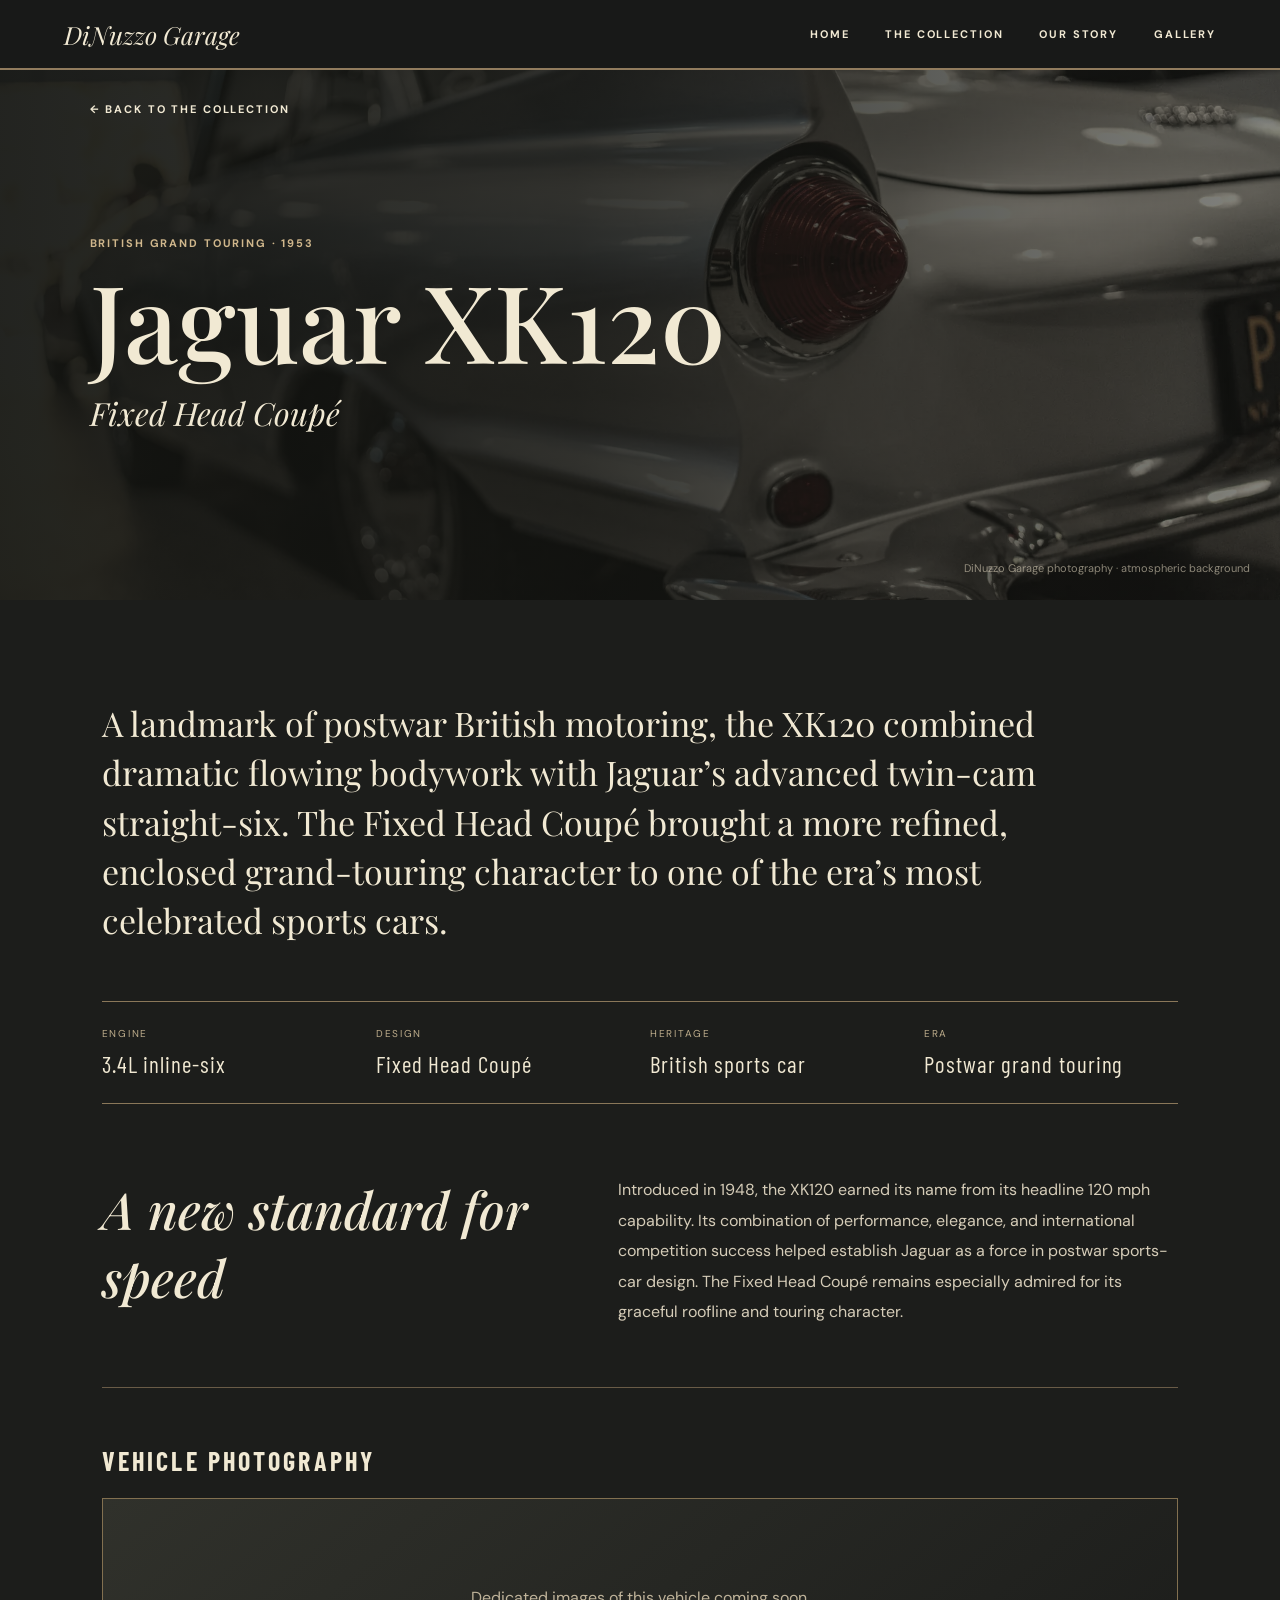
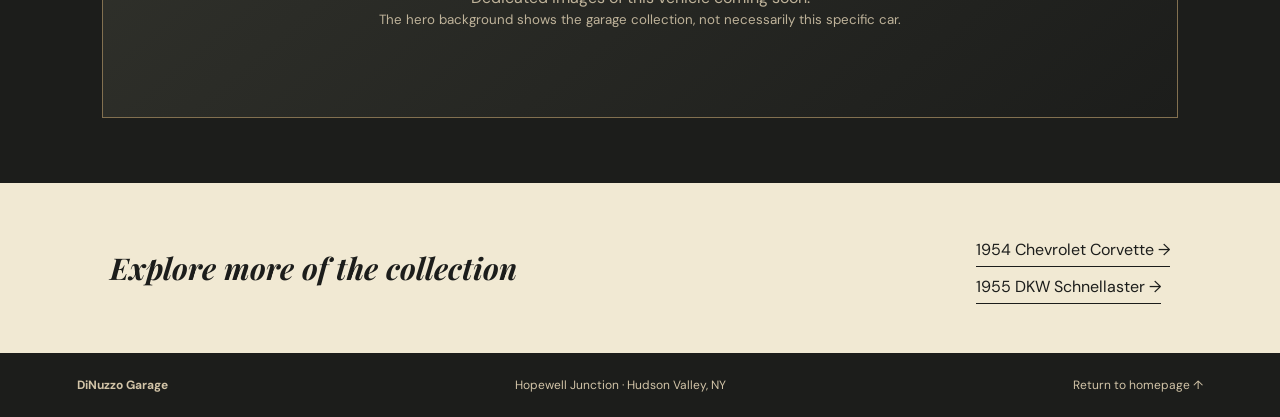
==== 1953-jaguar-xk120/index.html @ b48b7697 "Create collection profile for 1953 Jaguar XK120" ====
<!doctype html><html lang="en"><head><meta charset="utf-8"><meta name="viewport" content="width=device-width,initial-scale=1"><meta name="theme-color" content="#1c1d1b"><meta name="description" content="1953 Jaguar XK120 — Fixed Head Coupé, DiNuzzo Garage automotive collection in Hudson Valley, New York."><link rel="canonical" href="https://dinuzzogarage.com/1953-jaguar-xk120"><title>1953 Jaguar XK120 | DiNuzzo Garage</title><link rel="preconnect" href="https://fonts.googleapis.com"><link rel="preconnect" href="https://fonts.gstatic.com" crossorigin><link href="https://fonts.googleapis.com/css2?family=Barlow+Condensed:wght@500;600;700&family=DM+Sans:wght@400;500;600;700&family=Playfair+Display:ital,wght@0,500;0,600;1,500;1,600&display=swap" rel="stylesheet"><style>:root{--night:#1c1d1b;--cream:#f1e9d3;--warm:#e4d5b3;--bronze:#b69b70}*{box-sizing:border-box}html{scroll-behavior:smooth}body{margin:0;background:var(--night);color:var(--cream);font-family:'DM Sans',sans-serif}a{color:inherit;text-decoration:none}a:focus-visible{outline:2px solid var(--warm);outline-offset:4px}.header{min-height:70px;display:flex;justify-content:space-between;align-items:center;gap:20px;padding:14px clamp(22px,5vw,88px);background:#181918;border-bottom:2px solid #917c5e}.brand{font-family:'Playfair Display',serif;font-size:25px;font-style:italic}.nav{display:flex;gap:clamp(12px,2.8vw,36px);flex-wrap:wrap}.nav a,.back,.eyebrow,.label,.next{font-size:11px;font-weight:700;text-transform:uppercase;letter-spacing:.17em}.nav a:hover,.back:hover,.next:hover{color:var(--bronze)}.hero{min-height:530px;padding:110px clamp(24px,7vw,120px);position:relative;display:flex;flex-direction:column;justify-content:center;overflow:hidden;isolation:isolate}.hero:before{content:'';position:absolute;inset:0;z-index:-2;background:var(--photo) center/cover no-repeat;filter:grayscale(.35) sepia(.25) saturate(.7)}.hero:after{content:'';position:absolute;inset:0;z-index:-1;background:linear-gradient(90deg,#121310ed 0%,#121310d9 45%,#12131085 100%)}.eyebrow,.label{color:#d0b78c}.hero h1{font-family:'Playfair Display',serif;font-size:clamp(55px,8.4vw,115px);line-height:.95;font-weight:500;margin:19px 0}.variant{font-family:'Playfair Display',serif;font-style:italic;font-size:clamp(21px,2.5vw,33px);margin:0}.hero .back{position:absolute;top:32px;left:clamp(24px,7vw,120px)}.note{position:absolute;bottom:25px;right:30px;font-size:11px;color:#ded4bd99}.wrap{max-width:1230px;margin:auto;padding:65px clamp(24px,6vw,85px)}.intro{font-family:'Playfair Display',serif;font-size:clamp(22px,2.7vw,34px);line-height:1.45;max-width:1000px}.facts{display:grid;grid-template-columns:repeat(4,1fr);border-top:1px solid #8a7759;border-bottom:1px solid #8a7759;margin:56px 0;gap:20px;padding:25px 0}.facts dt{color:#bdac8b;font-size:10px;letter-spacing:.17em;text-transform:uppercase;margin-bottom:10px}.facts dd{margin:0;font-family:'Barlow Condensed',sans-serif;font-size:23px;letter-spacing:.04em}.story{display:grid;grid-template-columns:1fr 1.2fr;gap:50px;padding:15px 0 60px}.story h2{font-family:'Playfair Display',serif;font-style:italic;font-size:clamp(35px,4vw,56px);font-weight:500;margin:0}.story p{line-height:1.9;color:#d5ccb8;margin:0;font-size:16px}.gallery{border-top:1px solid #695b47;padding-top:35px}.gallery h2{font-family:'Barlow Condensed',sans-serif;letter-spacing:.12em;font-size:26px;text-transform:uppercase}.placeholder{border:1px solid #827050;min-height:220px;display:grid;place-items:center;text-align:center;padding:40px;background:linear-gradient(140deg,#30312b,#1c1d1b);color:#bfb39a}.related{background:var(--cream);color:var(--night);padding:40px clamp(24px,6vw,85px)}.related-inner{max-width:1060px;margin:auto;display:flex;justify-content:space-between;align-items:center;gap:20px;flex-wrap:wrap}.related h2{font-family:'Playfair Display',serif;font-style:italic;font-size:30px;margin:0}.related a{border-bottom:1px solid currentColor;padding-bottom:6px}.footer{padding:24px clamp(24px,6vw,85px);display:flex;gap:20px;justify-content:space-between;flex-wrap:wrap;color:#d2c4a8;font-size:12px}@media(max-width:740px){.header{align-items:flex-start;flex-direction:column}.nav{gap:18px}.hero{min-height:510px;padding:125px 24px 90px}.hero .back{left:24px}.hero:after{background:linear-gradient(90deg,#121310eb,#121310a5)}.note{left:24px;right:auto}.facts{grid-template-columns:repeat(2,1fr)}.story{grid-template-columns:1fr;gap:20px}}</style></head><body><header class="header"><a class="brand" href="/">DiNuzzo Garage</a><nav class="nav" aria-label="Main navigation"><a href="/">Home</a><a href="/#collection">The Collection</a><a href="/#story">Our Story</a><a href="/#gallery">Gallery</a></nav></header><main><section class="hero" style="--photo:url('/assets/DSC05730.webp')"><a class="back" href="/#collection">← Back to the collection</a><div class="eyebrow">British Grand Touring · 1953</div><h1>Jaguar XK120</h1><p class="variant">Fixed Head Coupé</p><div class="note">DiNuzzo Garage photography · atmospheric background</div></section><div class="wrap"><p class="intro">A landmark of postwar British motoring, the XK120 combined dramatic flowing bodywork with Jaguar’s advanced twin-cam straight-six. The Fixed Head Coupé brought a more refined, enclosed grand-touring character to one of the era’s most celebrated sports cars.</p><dl class="facts"><div><dt>Engine</dt><dd>3.4L inline-six</dd></div><div><dt>Design</dt><dd>Fixed Head Coupé</dd></div><div><dt>Heritage</dt><dd>British sports car</dd></div><div><dt>Era</dt><dd>Postwar grand touring</dd></div></dl><section class="story"><h2>A new standard for speed</h2><p>Introduced in 1948, the XK120 earned its name from its headline 120 mph capability. Its combination of performance, elegance, and international competition success helped establish Jaguar as a force in postwar sports-car design. The Fixed Head Coupé remains especially admired for its graceful roofline and touring character.</p></section><section class="gallery" aria-label="Vehicle photo gallery"><h2>Vehicle photography</h2><div class="placeholder"><div>Dedicated images of this vehicle coming soon.<br><small>The hero background shows the garage collection, not necessarily this specific car.</small></div></div></section></div><section class="related"><div class="related-inner"><h2>Explore more of the collection</h2><div><p><a href="/1954-chevrolet-corvette">1954 Chevrolet Corvette →</a></p><p><a href="/1955-dkw-schnellaster">1955 DKW Schnellaster →</a></p></div></div></section></main><footer class="footer"><strong>DiNuzzo Garage</strong><span>Hopewell Junction · Hudson Valley, NY</span><a href="/">Return to homepage ↑</a></footer></body></html>
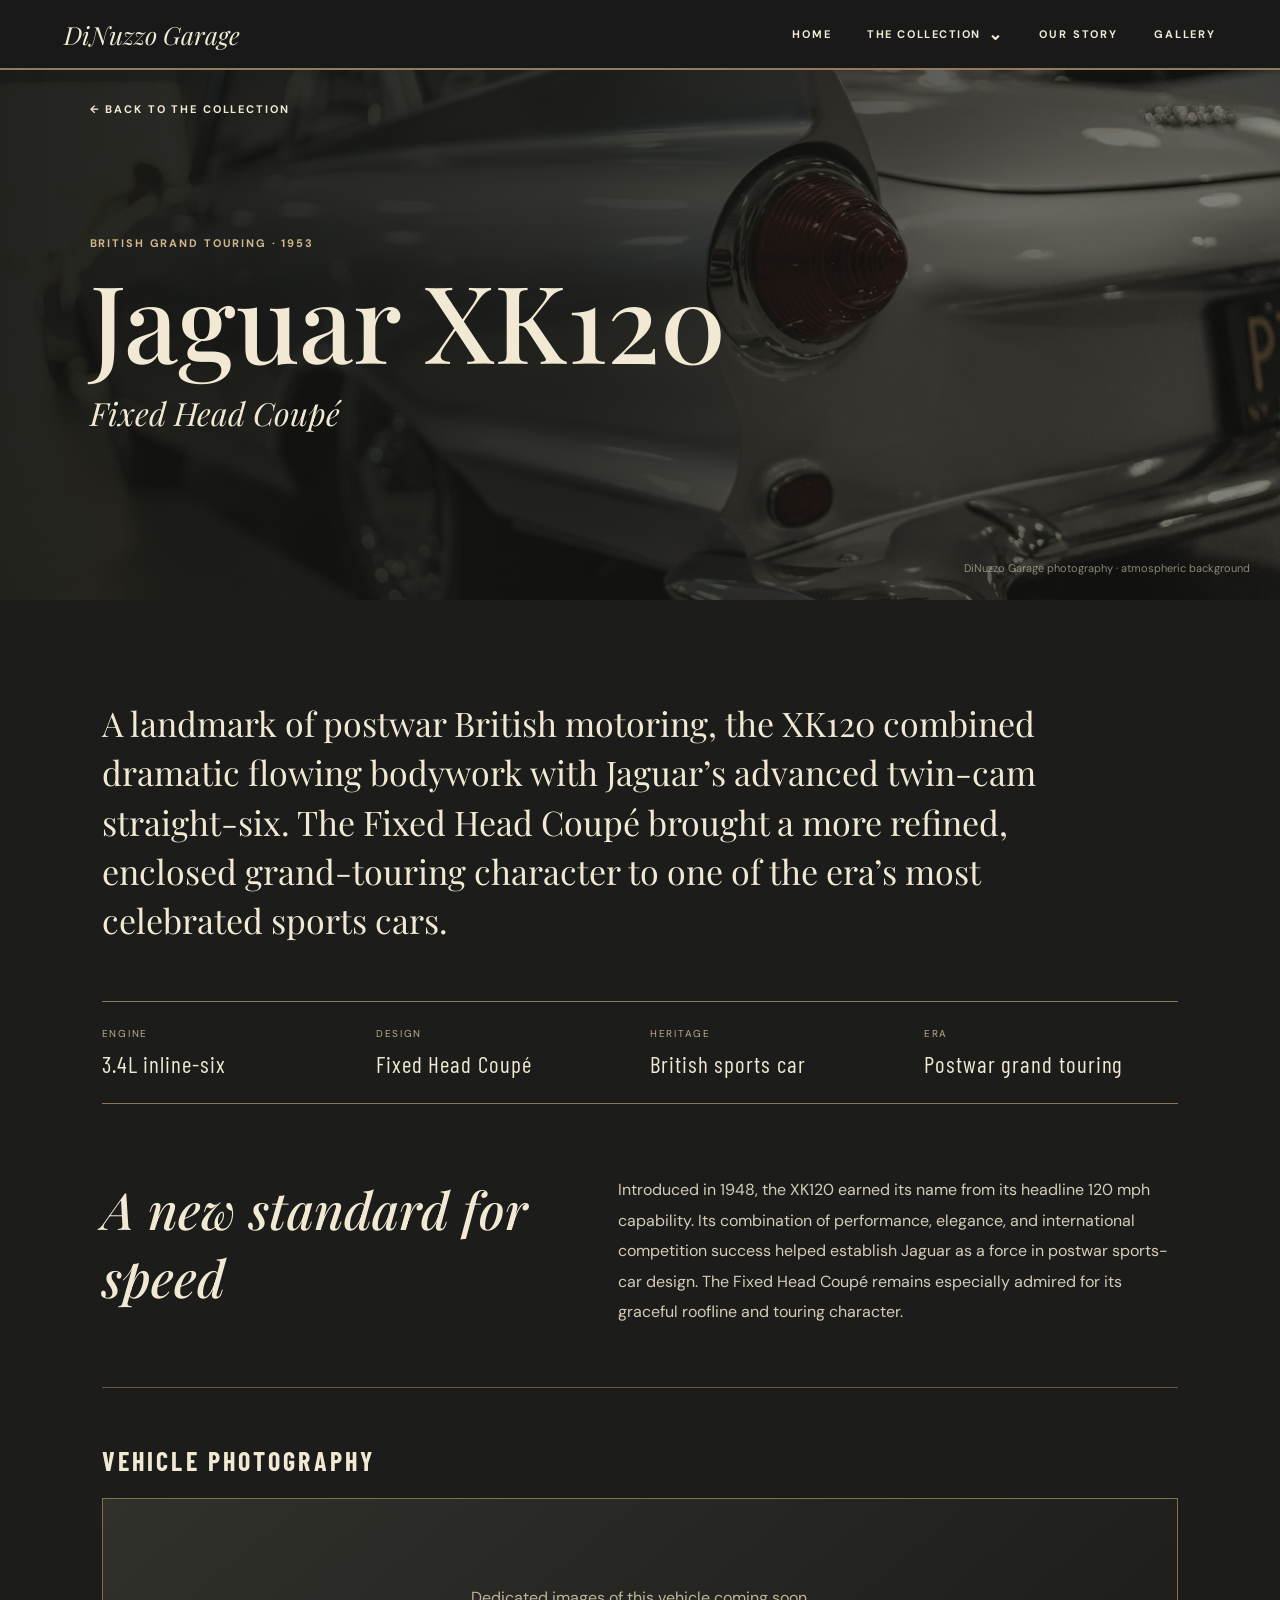
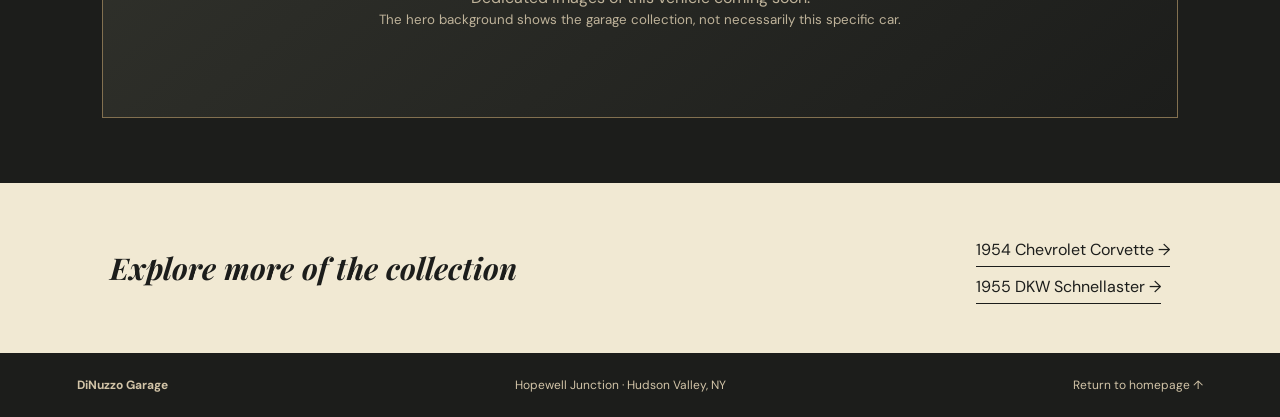
==== commit 74f6668b: "Add Collection vehicle dropdown navigation" ====
--- a/1953-jaguar-xk120/index.html
+++ b/1953-jaguar-xk120/index.html
@@ -1 +1 @@
-<!doctype html><html lang="en"><head><meta charset="utf-8"><meta name="viewport" content="width=device-width,initial-scale=1"><meta name="theme-color" content="#1c1d1b"><meta name="description" content="1953 Jaguar XK120 — Fixed Head Coupé, DiNuzzo Garage automotive collection in Hudson Valley, New York."><link rel="canonical" href="https://dinuzzogarage.com/1953-jaguar-xk120"><title>1953 Jaguar XK120 | DiNuzzo Garage</title><link rel="preconnect" href="https://fonts.googleapis.com"><link rel="preconnect" href="https://fonts.gstatic.com" crossorigin><link href="https://fonts.googleapis.com/css2?family=Barlow+Condensed:wght@500;600;700&family=DM+Sans:wght@400;500;600;700&family=Playfair+Display:ital,wght@0,500;0,600;1,500;1,600&display=swap" rel="stylesheet"><style>:root{--night:#1c1d1b;--cream:#f1e9d3;--warm:#e4d5b3;--bronze:#b69b70}*{box-sizing:border-box}html{scroll-behavior:smooth}body{margin:0;background:var(--night);color:var(--cream);font-family:'DM Sans',sans-serif}a{color:inherit;text-decoration:none}a:focus-visible{outline:2px solid var(--warm);outline-offset:4px}.header{min-height:70px;display:flex;justify-content:space-between;align-items:center;gap:20px;padding:14px clamp(22px,5vw,88px);background:#181918;border-bottom:2px solid #917c5e}.brand{font-family:'Playfair Display',serif;font-size:25px;font-style:italic}.nav{display:flex;gap:clamp(12px,2.8vw,36px);flex-wrap:wrap}.nav a,.back,.eyebrow,.label,.next{font-size:11px;font-weight:700;text-transform:uppercase;letter-spacing:.17em}.nav a:hover,.back:hover,.next:hover{color:var(--bronze)}.hero{min-height:530px;padding:110px clamp(24px,7vw,120px);position:relative;display:flex;flex-direction:column;justify-content:center;overflow:hidden;isolation:isolate}.hero:before{content:'';position:absolute;inset:0;z-index:-2;background:var(--photo) center/cover no-repeat;filter:grayscale(.35) sepia(.25) saturate(.7)}.hero:after{content:'';position:absolute;inset:0;z-index:-1;background:linear-gradient(90deg,#121310ed 0%,#121310d9 45%,#12131085 100%)}.eyebrow,.label{color:#d0b78c}.hero h1{font-family:'Playfair Display',serif;font-size:clamp(55px,8.4vw,115px);line-height:.95;font-weight:500;margin:19px 0}.variant{font-family:'Playfair Display',serif;font-style:italic;font-size:clamp(21px,2.5vw,33px);margin:0}.hero .back{position:absolute;top:32px;left:clamp(24px,7vw,120px)}.note{position:absolute;bottom:25px;right:30px;font-size:11px;color:#ded4bd99}.wrap{max-width:1230px;margin:auto;padding:65px clamp(24px,6vw,85px)}.intro{font-family:'Playfair Display',serif;font-size:clamp(22px,2.7vw,34px);line-height:1.45;max-width:1000px}.facts{display:grid;grid-template-columns:repeat(4,1fr);border-top:1px solid #8a7759;border-bottom:1px solid #8a7759;margin:56px 0;gap:20px;padding:25px 0}.facts dt{color:#bdac8b;font-size:10px;letter-spacing:.17em;text-transform:uppercase;margin-bottom:10px}.facts dd{margin:0;font-family:'Barlow Condensed',sans-serif;font-size:23px;letter-spacing:.04em}.story{display:grid;grid-template-columns:1fr 1.2fr;gap:50px;padding:15px 0 60px}.story h2{font-family:'Playfair Display',serif;font-style:italic;font-size:clamp(35px,4vw,56px);font-weight:500;margin:0}.story p{line-height:1.9;color:#d5ccb8;margin:0;font-size:16px}.gallery{border-top:1px solid #695b47;padding-top:35px}.gallery h2{font-family:'Barlow Condensed',sans-serif;letter-spacing:.12em;font-size:26px;text-transform:uppercase}.placeholder{border:1px solid #827050;min-height:220px;display:grid;place-items:center;text-align:center;padding:40px;background:linear-gradient(140deg,#30312b,#1c1d1b);color:#bfb39a}.related{background:var(--cream);color:var(--night);padding:40px clamp(24px,6vw,85px)}.related-inner{max-width:1060px;margin:auto;display:flex;justify-content:space-between;align-items:center;gap:20px;flex-wrap:wrap}.related h2{font-family:'Playfair Display',serif;font-style:italic;font-size:30px;margin:0}.related a{border-bottom:1px solid currentColor;padding-bottom:6px}.footer{padding:24px clamp(24px,6vw,85px);display:flex;gap:20px;justify-content:space-between;flex-wrap:wrap;color:#d2c4a8;font-size:12px}@media(max-width:740px){.header{align-items:flex-start;flex-direction:column}.nav{gap:18px}.hero{min-height:510px;padding:125px 24px 90px}.hero .back{left:24px}.hero:after{background:linear-gradient(90deg,#121310eb,#121310a5)}.note{left:24px;right:auto}.facts{grid-template-columns:repeat(2,1fr)}.story{grid-template-columns:1fr;gap:20px}}</style></head><body><header class="header"><a class="brand" href="/">DiNuzzo Garage</a><nav class="nav" aria-label="Main navigation"><a href="/">Home</a><a href="/#collection">The Collection</a><a href="/#story">Our Story</a><a href="/#gallery">Gallery</a></nav></header><main><section class="hero" style="--photo:url('/assets/DSC05730.webp')"><a class="back" href="/#collection">← Back to the collection</a><div class="eyebrow">British Grand Touring · 1953</div><h1>Jaguar XK120</h1><p class="variant">Fixed Head Coupé</p><div class="note">DiNuzzo Garage photography · atmospheric background</div></section><div class="wrap"><p class="intro">A landmark of postwar British motoring, the XK120 combined dramatic flowing bodywork with Jaguar’s advanced twin-cam straight-six. The Fixed Head Coupé brought a more refined, enclosed grand-touring character to one of the era’s most celebrated sports cars.</p><dl class="facts"><div><dt>Engine</dt><dd>3.4L inline-six</dd></div><div><dt>Design</dt><dd>Fixed Head Coupé</dd></div><div><dt>Heritage</dt><dd>British sports car</dd></div><div><dt>Era</dt><dd>Postwar grand touring</dd></div></dl><section class="story"><h2>A new standard for speed</h2><p>Introduced in 1948, the XK120 earned its name from its headline 120 mph capability. Its combination of performance, elegance, and international competition success helped establish Jaguar as a force in postwar sports-car design. The Fixed Head Coupé remains especially admired for its graceful roofline and touring character.</p></section><section class="gallery" aria-label="Vehicle photo gallery"><h2>Vehicle photography</h2><div class="placeholder"><div>Dedicated images of this vehicle coming soon.<br><small>The hero background shows the garage collection, not necessarily this specific car.</small></div></div></section></div><section class="related"><div class="related-inner"><h2>Explore more of the collection</h2><div><p><a href="/1954-chevrolet-corvette">1954 Chevrolet Corvette →</a></p><p><a href="/1955-dkw-schnellaster">1955 DKW Schnellaster →</a></p></div></div></section></main><footer class="footer"><strong>DiNuzzo Garage</strong><span>Hopewell Junction · Hudson Valley, NY</span><a href="/">Return to homepage ↑</a></footer></body></html>+<!doctype html><html lang="en"><head><meta charset="utf-8"><meta name="viewport" content="width=device-width,initial-scale=1"><meta name="theme-color" content="#1c1d1b"><meta name="description" content="1953 Jaguar XK120 — Fixed Head Coupé, DiNuzzo Garage automotive collection in Hudson Valley, New York."><link rel="canonical" href="https://dinuzzogarage.com/1953-jaguar-xk120"><title>1953 Jaguar XK120 | DiNuzzo Garage</title><link rel="preconnect" href="https://fonts.googleapis.com"><link rel="preconnect" href="https://fonts.gstatic.com" crossorigin><link href="https://fonts.googleapis.com/css2?family=Barlow+Condensed:wght@500;600;700&family=DM+Sans:wght@400;500;600;700&family=Playfair+Display:ital,wght@0,500;0,600;1,500;1,600&display=swap" rel="stylesheet"><style>:root{--night:#1c1d1b;--cream:#f1e9d3;--warm:#e4d5b3;--bronze:#b69b70}*{box-sizing:border-box}html{scroll-behavior:smooth}body{margin:0;background:var(--night);color:var(--cream);font-family:'DM Sans',sans-serif}a{color:inherit;text-decoration:none}a:focus-visible{outline:2px solid var(--warm);outline-offset:4px}.header{min-height:70px;display:flex;justify-content:space-between;align-items:center;gap:20px;padding:14px clamp(22px,5vw,88px);background:#181918;border-bottom:2px solid #917c5e}.brand{font-family:'Playfair Display',serif;font-size:25px;font-style:italic}.nav{display:flex;gap:clamp(12px,2.8vw,36px);flex-wrap:wrap}.nav a,.back,.eyebrow,.label,.next{font-size:11px;font-weight:700;text-transform:uppercase;letter-spacing:.17em}.nav a:hover,.back:hover,.next:hover{color:var(--bronze)}.hero{min-height:530px;padding:110px clamp(24px,7vw,120px);position:relative;display:flex;flex-direction:column;justify-content:center;overflow:hidden;isolation:isolate}.hero:before{content:'';position:absolute;inset:0;z-index:-2;background:var(--photo) center/cover no-repeat;filter:grayscale(.35) sepia(.25) saturate(.7)}.hero:after{content:'';position:absolute;inset:0;z-index:-1;background:linear-gradient(90deg,#121310ed 0%,#121310d9 45%,#12131085 100%)}.eyebrow,.label{color:#d0b78c}.hero h1{font-family:'Playfair Display',serif;font-size:clamp(55px,8.4vw,115px);line-height:.95;font-weight:500;margin:19px 0}.variant{font-family:'Playfair Display',serif;font-style:italic;font-size:clamp(21px,2.5vw,33px);margin:0}.hero .back{position:absolute;top:32px;left:clamp(24px,7vw,120px)}.note{position:absolute;bottom:25px;right:30px;font-size:11px;color:#ded4bd99}.wrap{max-width:1230px;margin:auto;padding:65px clamp(24px,6vw,85px)}.intro{font-family:'Playfair Display',serif;font-size:clamp(22px,2.7vw,34px);line-height:1.45;max-width:1000px}.facts{display:grid;grid-template-columns:repeat(4,1fr);border-top:1px solid #8a7759;border-bottom:1px solid #8a7759;margin:56px 0;gap:20px;padding:25px 0}.facts dt{color:#bdac8b;font-size:10px;letter-spacing:.17em;text-transform:uppercase;margin-bottom:10px}.facts dd{margin:0;font-family:'Barlow Condensed',sans-serif;font-size:23px;letter-spacing:.04em}.story{display:grid;grid-template-columns:1fr 1.2fr;gap:50px;padding:15px 0 60px}.story h2{font-family:'Playfair Display',serif;font-style:italic;font-size:clamp(35px,4vw,56px);font-weight:500;margin:0}.story p{line-height:1.9;color:#d5ccb8;margin:0;font-size:16px}.gallery{border-top:1px solid #695b47;padding-top:35px}.gallery h2{font-family:'Barlow Condensed',sans-serif;letter-spacing:.12em;font-size:26px;text-transform:uppercase}.placeholder{border:1px solid #827050;min-height:220px;display:grid;place-items:center;text-align:center;padding:40px;background:linear-gradient(140deg,#30312b,#1c1d1b);color:#bfb39a}.related{background:var(--cream);color:var(--night);padding:40px clamp(24px,6vw,85px)}.related-inner{max-width:1060px;margin:auto;display:flex;justify-content:space-between;align-items:center;gap:20px;flex-wrap:wrap}.related h2{font-family:'Playfair Display',serif;font-style:italic;font-size:30px;margin:0}.related a{border-bottom:1px solid currentColor;padding-bottom:6px}.footer{padding:24px clamp(24px,6vw,85px);display:flex;gap:20px;justify-content:space-between;flex-wrap:wrap;color:#d2c4a8;font-size:12px}@media(max-width:740px){.header{align-items:flex-start;flex-direction:column}.nav{gap:18px}.hero{min-height:510px;padding:125px 24px 90px}.hero .back{left:24px}.hero:after{background:linear-gradient(90deg,#121310eb,#121310a5)}.note{left:24px;right:auto}.facts{grid-template-columns:repeat(2,1fr)}.story{grid-template-columns:1fr;gap:20px}}.collection-dropdown{position:relative;z-index:60;flex-shrink:0}.collection-dropdown summary{display:flex;align-items:center;gap:7px;cursor:pointer;list-style:none;font-size:11px;font-weight:700;letter-spacing:.14em;text-transform:uppercase;white-space:nowrap;user-select:none;color:var(--cream)}.collection-dropdown summary::-webkit-details-marker{display:none}.collection-dropdown summary:focus-visible{outline:2px solid var(--warm);outline-offset:5px}.collection-dropdown summary:hover,.collection-dropdown[open]>summary{color:var(--bronze)}.menu-chevron{font-size:17px;line-height:9px;transition:transform .2s}.collection-dropdown[open] .menu-chevron{transform:rotate(180deg)}.collection-panel{position:absolute;top:100%;left:-35px;width:min(620px,calc(100vw - 30px));max-height:min(76vh,700px);overflow:auto;background:#20211e;border:1px solid #b69b70;box-shadow:0 24px 54px #000a;text-align:left;padding:22px 25px 24px;z-index:100;display:none}.collection-dropdown[open]>.collection-panel{display:block}@media(hover:hover) and (pointer:fine){.collection-dropdown:hover>.collection-panel{display:block}.collection-dropdown:hover>summary{color:var(--bronze)}}.collection-panel-head{display:grid;gap:6px;padding:0 0 18px;border-bottom:1px solid #6b5d45}.collection-kicker{font-size:10px;letter-spacing:.2em;color:var(--bronze);font-weight:700}.collection-panel-head strong{font:italic 30px 'Playfair Display',serif;color:var(--cream)}.collection-panel-head>a{font-size:10px!important;font-weight:600;letter-spacing:.1em;text-transform:uppercase;color:var(--warm);text-decoration:underline;text-underline-offset:4px}.collection-menu-grid{display:grid;grid-template-columns:1fr 1fr;gap:3px 16px;padding-top:16px}.collection-menu-grid .collection-menu-item{display:grid;grid-template-columns:42px minmax(0,1fr) 14px;gap:7px;align-items:center;padding:12px 6px!important;border:0!important;border-bottom:1px solid #ffffff18!important;white-space:normal!important;letter-spacing:0!important;text-transform:none!important;text-decoration:none!important;color:var(--cream)}.collection-menu-item:hover,.collection-menu-item:focus-visible{background:#b69b7025!important;color:var(--warm)!important}.menu-year{font:600 12px 'DM Sans',sans-serif;color:var(--bronze)}.collection-menu-item strong{font:600 15px 'Barlow Condensed',sans-serif;letter-spacing:.045em}.menu-arrow{color:var(--bronze)}.mobile-collection{display:none}@media(max-width:700px){.collection-panel{left:50%;transform:translateX(-50%);width:min(94vw,500px);padding:18px 14px}.collection-menu-grid{grid-template-columns:1fr}.collection-menu-item{padding:10px 5px!important}.collection-panel-head strong{font-size:26px}}@media(max-width:600px){.mobile-collection{display:block;position:absolute;right:12px;top:23px}.mobile-collection .collection-panel{left:auto;right:-6px;transform:none}.mobile-collection summary{font-size:10px;letter-spacing:.04em}.navwrap{position:relative;z-index:50}}</style></head><body><header class="header" style="position:relative;z-index:50"><a class="brand" href="/">DiNuzzo Garage</a><nav class="nav" aria-label="Main navigation"><a href="/">Home</a><details class="collection-dropdown"><summary>THE COLLECTION <span class="menu-chevron" aria-hidden="true">⌄</span></summary><div class="collection-panel"><div class="collection-panel-head"><span class="collection-kicker">DINUZZO GARAGE · THE VEHICLES</span><strong>Explore the Collection</strong><a href="/#collection">View collection overview →</a></div><div class="collection-menu-grid"><a class="collection-menu-item" href="/1953-jaguar-xk120"><span class="menu-year">1953</span><strong>Jaguar XK120</strong><span class="menu-arrow" aria-hidden="true">↗</span></a><a class="collection-menu-item" href="/1954-chevrolet-corvette"><span class="menu-year">1954</span><strong>Chevrolet Corvette</strong><span class="menu-arrow" aria-hidden="true">↗</span></a><a class="collection-menu-item" href="/1955-dkw-schnellaster"><span class="menu-year">1955</span><strong>DKW Schnellaster</strong><span class="menu-arrow" aria-hidden="true">↗</span></a><a class="collection-menu-item" href="/1957-ford-thunderbird"><span class="menu-year">1957</span><strong>Ford Thunderbird</strong><span class="menu-arrow" aria-hidden="true">↗</span></a><a class="collection-menu-item" href="/1958-auto-union-1000"><span class="menu-year">1958</span><strong>Auto Union 1000</strong><span class="menu-arrow" aria-hidden="true">↗</span></a><a class="collection-menu-item" href="/1959-volkswagen-karmann-ghia"><span class="menu-year">1959</span><strong>Volkswagen Karmann Ghia</strong><span class="menu-arrow" aria-hidden="true">↗</span></a><a class="collection-menu-item" href="/1960-auto-union-1000-sp"><span class="menu-year">1960</span><strong>Auto Union 1000 SP</strong><span class="menu-arrow" aria-hidden="true">↗</span></a><a class="collection-menu-item" href="/1960-alfa-romeo-giulietta"><span class="menu-year">1960</span><strong>Alfa Romeo Giulietta</strong><span class="menu-arrow" aria-hidden="true">↗</span></a><a class="collection-menu-item" href="/1960-ford-thunderbird"><span class="menu-year">1960</span><strong>Ford Thunderbird</strong><span class="menu-arrow" aria-hidden="true">↗</span></a><a class="collection-menu-item" href="/1963-ford-thunderbird"><span class="menu-year">1963</span><strong>Ford Thunderbird</strong><span class="menu-arrow" aria-hidden="true">↗</span></a><a class="collection-menu-item" href="/1964-alfa-romeo-sprint-speciale"><span class="menu-year">1964</span><strong>Alfa Romeo Sprint Speciale</strong><span class="menu-arrow" aria-hidden="true">↗</span></a></div></div></details><a href="/#story">Our Story</a><a href="/#gallery">Gallery</a></nav></header><main><section class="hero" style="--photo:url('/assets/DSC05730.webp')"><a class="back" href="/#collection">← Back to the collection</a><div class="eyebrow">British Grand Touring · 1953</div><h1>Jaguar XK120</h1><p class="variant">Fixed Head Coupé</p><div class="note">DiNuzzo Garage photography · atmospheric background</div></section><div class="wrap"><p class="intro">A landmark of postwar British motoring, the XK120 combined dramatic flowing bodywork with Jaguar’s advanced twin-cam straight-six. The Fixed Head Coupé brought a more refined, enclosed grand-touring character to one of the era’s most celebrated sports cars.</p><dl class="facts"><div><dt>Engine</dt><dd>3.4L inline-six</dd></div><div><dt>Design</dt><dd>Fixed Head Coupé</dd></div><div><dt>Heritage</dt><dd>British sports car</dd></div><div><dt>Era</dt><dd>Postwar grand touring</dd></div></dl><section class="story"><h2>A new standard for speed</h2><p>Introduced in 1948, the XK120 earned its name from its headline 120 mph capability. Its combination of performance, elegance, and international competition success helped establish Jaguar as a force in postwar sports-car design. The Fixed Head Coupé remains especially admired for its graceful roofline and touring character.</p></section><section class="gallery" aria-label="Vehicle photo gallery"><h2>Vehicle photography</h2><div class="placeholder"><div>Dedicated images of this vehicle coming soon.<br><small>The hero background shows the garage collection, not necessarily this specific car.</small></div></div></section></div><section class="related"><div class="related-inner"><h2>Explore more of the collection</h2><div><p><a href="/1954-chevrolet-corvette">1954 Chevrolet Corvette →</a></p><p><a href="/1955-dkw-schnellaster">1955 DKW Schnellaster →</a></p></div></div></section></main><footer class="footer"><strong>DiNuzzo Garage</strong><span>Hopewell Junction · Hudson Valley, NY</span><a href="/">Return to homepage ↑</a></footer></body></html>
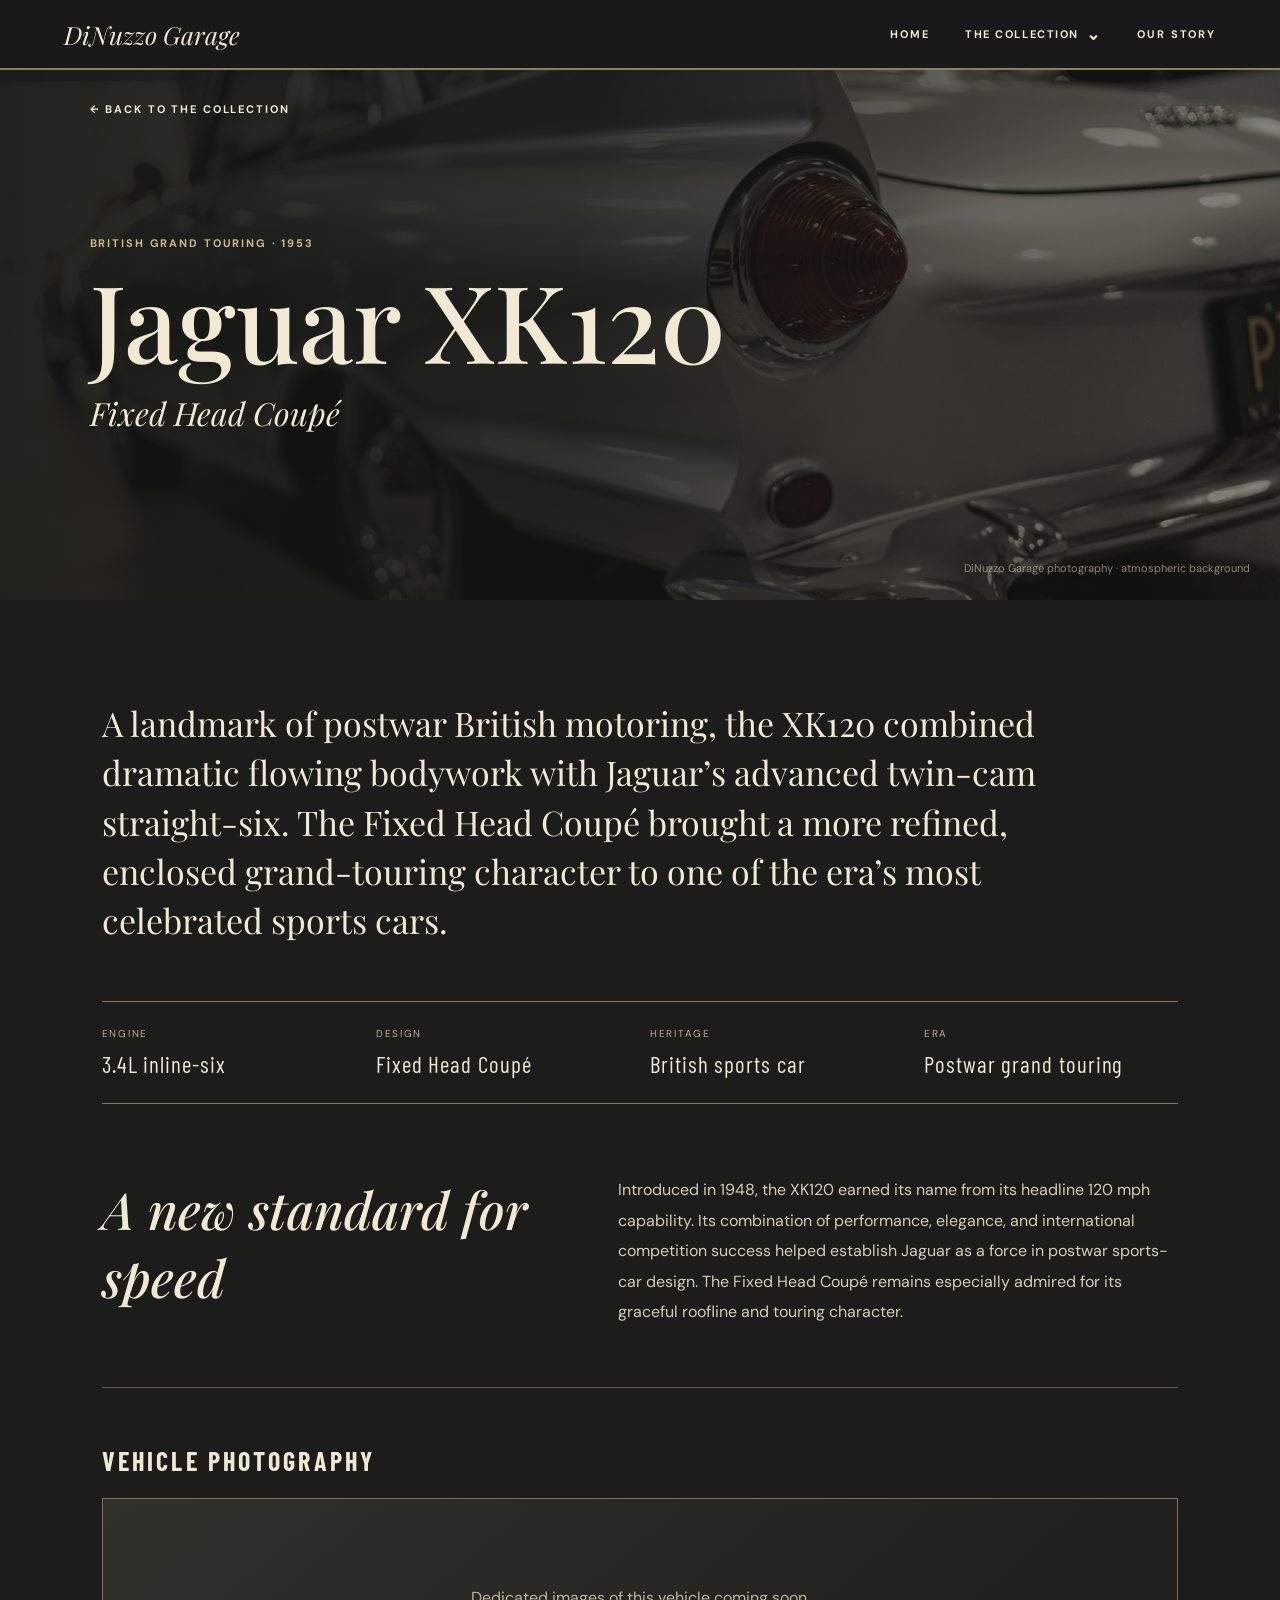
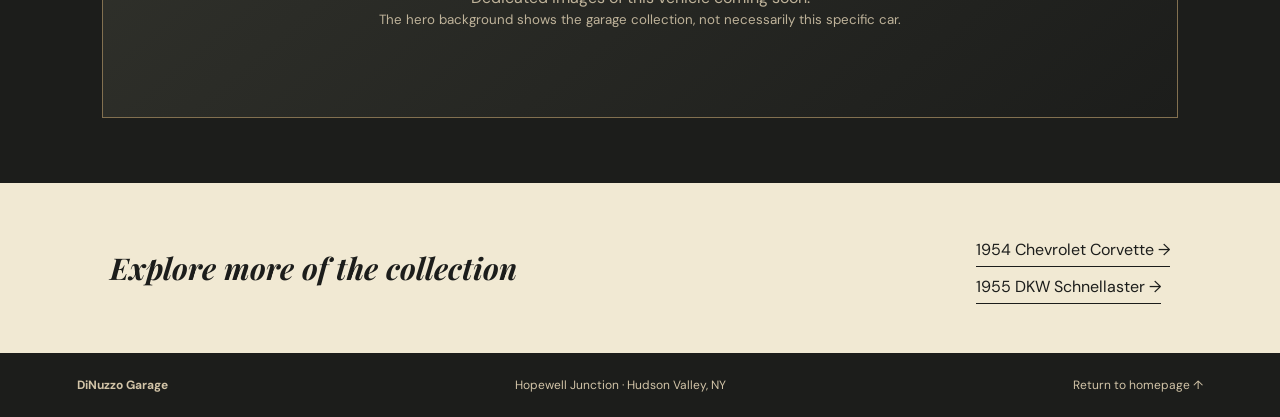
==== commit 0a0b191b: "Remove Gallery and The Garage from top navigation" ====
--- a/1953-jaguar-xk120/index.html
+++ b/1953-jaguar-xk120/index.html
@@ -1 +1 @@
-<!doctype html><html lang="en"><head><meta charset="utf-8"><meta name="viewport" content="width=device-width,initial-scale=1"><meta name="theme-color" content="#1c1d1b"><meta name="description" content="1953 Jaguar XK120 — Fixed Head Coupé, DiNuzzo Garage automotive collection in Hudson Valley, New York."><link rel="canonical" href="https://dinuzzogarage.com/1953-jaguar-xk120"><title>1953 Jaguar XK120 | DiNuzzo Garage</title><link rel="preconnect" href="https://fonts.googleapis.com"><link rel="preconnect" href="https://fonts.gstatic.com" crossorigin><link href="https://fonts.googleapis.com/css2?family=Barlow+Condensed:wght@500;600;700&family=DM+Sans:wght@400;500;600;700&family=Playfair+Display:ital,wght@0,500;0,600;1,500;1,600&display=swap" rel="stylesheet"><style>:root{--night:#1c1d1b;--cream:#f1e9d3;--warm:#e4d5b3;--bronze:#b69b70}*{box-sizing:border-box}html{scroll-behavior:smooth}body{margin:0;background:var(--night);color:var(--cream);font-family:'DM Sans',sans-serif}a{color:inherit;text-decoration:none}a:focus-visible{outline:2px solid var(--warm);outline-offset:4px}.header{min-height:70px;display:flex;justify-content:space-between;align-items:center;gap:20px;padding:14px clamp(22px,5vw,88px);background:#181918;border-bottom:2px solid #917c5e}.brand{font-family:'Playfair Display',serif;font-size:25px;font-style:italic}.nav{display:flex;gap:clamp(12px,2.8vw,36px);flex-wrap:wrap}.nav a,.back,.eyebrow,.label,.next{font-size:11px;font-weight:700;text-transform:uppercase;letter-spacing:.17em}.nav a:hover,.back:hover,.next:hover{color:var(--bronze)}.hero{min-height:530px;padding:110px clamp(24px,7vw,120px);position:relative;display:flex;flex-direction:column;justify-content:center;overflow:hidden;isolation:isolate}.hero:before{content:'';position:absolute;inset:0;z-index:-2;background:var(--photo) center/cover no-repeat;filter:grayscale(.35) sepia(.25) saturate(.7)}.hero:after{content:'';position:absolute;inset:0;z-index:-1;background:linear-gradient(90deg,#121310ed 0%,#121310d9 45%,#12131085 100%)}.eyebrow,.label{color:#d0b78c}.hero h1{font-family:'Playfair Display',serif;font-size:clamp(55px,8.4vw,115px);line-height:.95;font-weight:500;margin:19px 0}.variant{font-family:'Playfair Display',serif;font-style:italic;font-size:clamp(21px,2.5vw,33px);margin:0}.hero .back{position:absolute;top:32px;left:clamp(24px,7vw,120px)}.note{position:absolute;bottom:25px;right:30px;font-size:11px;color:#ded4bd99}.wrap{max-width:1230px;margin:auto;padding:65px clamp(24px,6vw,85px)}.intro{font-family:'Playfair Display',serif;font-size:clamp(22px,2.7vw,34px);line-height:1.45;max-width:1000px}.facts{display:grid;grid-template-columns:repeat(4,1fr);border-top:1px solid #8a7759;border-bottom:1px solid #8a7759;margin:56px 0;gap:20px;padding:25px 0}.facts dt{color:#bdac8b;font-size:10px;letter-spacing:.17em;text-transform:uppercase;margin-bottom:10px}.facts dd{margin:0;font-family:'Barlow Condensed',sans-serif;font-size:23px;letter-spacing:.04em}.story{display:grid;grid-template-columns:1fr 1.2fr;gap:50px;padding:15px 0 60px}.story h2{font-family:'Playfair Display',serif;font-style:italic;font-size:clamp(35px,4vw,56px);font-weight:500;margin:0}.story p{line-height:1.9;color:#d5ccb8;margin:0;font-size:16px}.gallery{border-top:1px solid #695b47;padding-top:35px}.gallery h2{font-family:'Barlow Condensed',sans-serif;letter-spacing:.12em;font-size:26px;text-transform:uppercase}.placeholder{border:1px solid #827050;min-height:220px;display:grid;place-items:center;text-align:center;padding:40px;background:linear-gradient(140deg,#30312b,#1c1d1b);color:#bfb39a}.related{background:var(--cream);color:var(--night);padding:40px clamp(24px,6vw,85px)}.related-inner{max-width:1060px;margin:auto;display:flex;justify-content:space-between;align-items:center;gap:20px;flex-wrap:wrap}.related h2{font-family:'Playfair Display',serif;font-style:italic;font-size:30px;margin:0}.related a{border-bottom:1px solid currentColor;padding-bottom:6px}.footer{padding:24px clamp(24px,6vw,85px);display:flex;gap:20px;justify-content:space-between;flex-wrap:wrap;color:#d2c4a8;font-size:12px}@media(max-width:740px){.header{align-items:flex-start;flex-direction:column}.nav{gap:18px}.hero{min-height:510px;padding:125px 24px 90px}.hero .back{left:24px}.hero:after{background:linear-gradient(90deg,#121310eb,#121310a5)}.note{left:24px;right:auto}.facts{grid-template-columns:repeat(2,1fr)}.story{grid-template-columns:1fr;gap:20px}}.collection-dropdown{position:relative;z-index:60;flex-shrink:0}.collection-dropdown summary{display:flex;align-items:center;gap:7px;cursor:pointer;list-style:none;font-size:11px;font-weight:700;letter-spacing:.14em;text-transform:uppercase;white-space:nowrap;user-select:none;color:var(--cream)}.collection-dropdown summary::-webkit-details-marker{display:none}.collection-dropdown summary:focus-visible{outline:2px solid var(--warm);outline-offset:5px}.collection-dropdown summary:hover,.collection-dropdown[open]>summary{color:var(--bronze)}.menu-chevron{font-size:17px;line-height:9px;transition:transform .2s}.collection-dropdown[open] .menu-chevron{transform:rotate(180deg)}.collection-panel{position:absolute;top:100%;left:-35px;width:min(620px,calc(100vw - 30px));max-height:min(76vh,700px);overflow:auto;background:#20211e;border:1px solid #b69b70;box-shadow:0 24px 54px #000a;text-align:left;padding:22px 25px 24px;z-index:100;display:none}.collection-dropdown[open]>.collection-panel{display:block}@media(hover:hover) and (pointer:fine){.collection-dropdown:hover>.collection-panel{display:block}.collection-dropdown:hover>summary{color:var(--bronze)}}.collection-panel-head{display:grid;gap:6px;padding:0 0 18px;border-bottom:1px solid #6b5d45}.collection-kicker{font-size:10px;letter-spacing:.2em;color:var(--bronze);font-weight:700}.collection-panel-head strong{font:italic 30px 'Playfair Display',serif;color:var(--cream)}.collection-panel-head>a{font-size:10px!important;font-weight:600;letter-spacing:.1em;text-transform:uppercase;color:var(--warm);text-decoration:underline;text-underline-offset:4px}.collection-menu-grid{display:grid;grid-template-columns:1fr 1fr;gap:3px 16px;padding-top:16px}.collection-menu-grid .collection-menu-item{display:grid;grid-template-columns:42px minmax(0,1fr) 14px;gap:7px;align-items:center;padding:12px 6px!important;border:0!important;border-bottom:1px solid #ffffff18!important;white-space:normal!important;letter-spacing:0!important;text-transform:none!important;text-decoration:none!important;color:var(--cream)}.collection-menu-item:hover,.collection-menu-item:focus-visible{background:#b69b7025!important;color:var(--warm)!important}.menu-year{font:600 12px 'DM Sans',sans-serif;color:var(--bronze)}.collection-menu-item strong{font:600 15px 'Barlow Condensed',sans-serif;letter-spacing:.045em}.menu-arrow{color:var(--bronze)}.mobile-collection{display:none}@media(max-width:700px){.collection-panel{left:50%;transform:translateX(-50%);width:min(94vw,500px);padding:18px 14px}.collection-menu-grid{grid-template-columns:1fr}.collection-menu-item{padding:10px 5px!important}.collection-panel-head strong{font-size:26px}}@media(max-width:600px){.mobile-collection{display:block;position:absolute;right:12px;top:23px}.mobile-collection .collection-panel{left:auto;right:-6px;transform:none}.mobile-collection summary{font-size:10px;letter-spacing:.04em}.navwrap{position:relative;z-index:50}}</style></head><body><header class="header" style="position:relative;z-index:50"><a class="brand" href="/">DiNuzzo Garage</a><nav class="nav" aria-label="Main navigation"><a href="/">Home</a><details class="collection-dropdown"><summary>THE COLLECTION <span class="menu-chevron" aria-hidden="true">⌄</span></summary><div class="collection-panel"><div class="collection-panel-head"><span class="collection-kicker">DINUZZO GARAGE · THE VEHICLES</span><strong>Explore the Collection</strong><a href="/#collection">View collection overview →</a></div><div class="collection-menu-grid"><a class="collection-menu-item" href="/1953-jaguar-xk120"><span class="menu-year">1953</span><strong>Jaguar XK120</strong><span class="menu-arrow" aria-hidden="true">↗</span></a><a class="collection-menu-item" href="/1954-chevrolet-corvette"><span class="menu-year">1954</span><strong>Chevrolet Corvette</strong><span class="menu-arrow" aria-hidden="true">↗</span></a><a class="collection-menu-item" href="/1955-dkw-schnellaster"><span class="menu-year">1955</span><strong>DKW Schnellaster</strong><span class="menu-arrow" aria-hidden="true">↗</span></a><a class="collection-menu-item" href="/1957-ford-thunderbird"><span class="menu-year">1957</span><strong>Ford Thunderbird</strong><span class="menu-arrow" aria-hidden="true">↗</span></a><a class="collection-menu-item" href="/1958-auto-union-1000"><span class="menu-year">1958</span><strong>Auto Union 1000</strong><span class="menu-arrow" aria-hidden="true">↗</span></a><a class="collection-menu-item" href="/1959-volkswagen-karmann-ghia"><span class="menu-year">1959</span><strong>Volkswagen Karmann Ghia</strong><span class="menu-arrow" aria-hidden="true">↗</span></a><a class="collection-menu-item" href="/1960-auto-union-1000-sp"><span class="menu-year">1960</span><strong>Auto Union 1000 SP</strong><span class="menu-arrow" aria-hidden="true">↗</span></a><a class="collection-menu-item" href="/1960-alfa-romeo-giulietta"><span class="menu-year">1960</span><strong>Alfa Romeo Giulietta</strong><span class="menu-arrow" aria-hidden="true">↗</span></a><a class="collection-menu-item" href="/1960-ford-thunderbird"><span class="menu-year">1960</span><strong>Ford Thunderbird</strong><span class="menu-arrow" aria-hidden="true">↗</span></a><a class="collection-menu-item" href="/1963-ford-thunderbird"><span class="menu-year">1963</span><strong>Ford Thunderbird</strong><span class="menu-arrow" aria-hidden="true">↗</span></a><a class="collection-menu-item" href="/1964-alfa-romeo-sprint-speciale"><span class="menu-year">1964</span><strong>Alfa Romeo Sprint Speciale</strong><span class="menu-arrow" aria-hidden="true">↗</span></a></div></div></details><a href="/#story">Our Story</a><a href="/#gallery">Gallery</a></nav></header><main><section class="hero" style="--photo:url('/assets/DSC05730.webp')"><a class="back" href="/#collection">← Back to the collection</a><div class="eyebrow">British Grand Touring · 1953</div><h1>Jaguar XK120</h1><p class="variant">Fixed Head Coupé</p><div class="note">DiNuzzo Garage photography · atmospheric background</div></section><div class="wrap"><p class="intro">A landmark of postwar British motoring, the XK120 combined dramatic flowing bodywork with Jaguar’s advanced twin-cam straight-six. The Fixed Head Coupé brought a more refined, enclosed grand-touring character to one of the era’s most celebrated sports cars.</p><dl class="facts"><div><dt>Engine</dt><dd>3.4L inline-six</dd></div><div><dt>Design</dt><dd>Fixed Head Coupé</dd></div><div><dt>Heritage</dt><dd>British sports car</dd></div><div><dt>Era</dt><dd>Postwar grand touring</dd></div></dl><section class="story"><h2>A new standard for speed</h2><p>Introduced in 1948, the XK120 earned its name from its headline 120 mph capability. Its combination of performance, elegance, and international competition success helped establish Jaguar as a force in postwar sports-car design. The Fixed Head Coupé remains especially admired for its graceful roofline and touring character.</p></section><section class="gallery" aria-label="Vehicle photo gallery"><h2>Vehicle photography</h2><div class="placeholder"><div>Dedicated images of this vehicle coming soon.<br><small>The hero background shows the garage collection, not necessarily this specific car.</small></div></div></section></div><section class="related"><div class="related-inner"><h2>Explore more of the collection</h2><div><p><a href="/1954-chevrolet-corvette">1954 Chevrolet Corvette →</a></p><p><a href="/1955-dkw-schnellaster">1955 DKW Schnellaster →</a></p></div></div></section></main><footer class="footer"><strong>DiNuzzo Garage</strong><span>Hopewell Junction · Hudson Valley, NY</span><a href="/">Return to homepage ↑</a></footer></body></html>+<!doctype html><html lang="en"><head><meta charset="utf-8"><meta name="viewport" content="width=device-width,initial-scale=1"><meta name="theme-color" content="#1c1d1b"><meta name="description" content="1953 Jaguar XK120 — Fixed Head Coupé, DiNuzzo Garage automotive collection in Hudson Valley, New York."><link rel="canonical" href="https://dinuzzogarage.com/1953-jaguar-xk120"><title>1953 Jaguar XK120 | DiNuzzo Garage</title><link rel="preconnect" href="https://fonts.googleapis.com"><link rel="preconnect" href="https://fonts.gstatic.com" crossorigin><link href="https://fonts.googleapis.com/css2?family=Barlow+Condensed:wght@500;600;700&family=DM+Sans:wght@400;500;600;700&family=Playfair+Display:ital,wght@0,500;0,600;1,500;1,600&display=swap" rel="stylesheet"><style>:root{--night:#1c1d1b;--cream:#f1e9d3;--warm:#e4d5b3;--bronze:#b69b70}*{box-sizing:border-box}html{scroll-behavior:smooth}body{margin:0;background:var(--night);color:var(--cream);font-family:'DM Sans',sans-serif}a{color:inherit;text-decoration:none}a:focus-visible{outline:2px solid var(--warm);outline-offset:4px}.header{min-height:70px;display:flex;justify-content:space-between;align-items:center;gap:20px;padding:14px clamp(22px,5vw,88px);background:#181918;border-bottom:2px solid #917c5e}.brand{font-family:'Playfair Display',serif;font-size:25px;font-style:italic}.nav{display:flex;gap:clamp(12px,2.8vw,36px);flex-wrap:wrap}.nav a,.back,.eyebrow,.label,.next{font-size:11px;font-weight:700;text-transform:uppercase;letter-spacing:.17em}.nav a:hover,.back:hover,.next:hover{color:var(--bronze)}.hero{min-height:530px;padding:110px clamp(24px,7vw,120px);position:relative;display:flex;flex-direction:column;justify-content:center;overflow:hidden;isolation:isolate}.hero:before{content:'';position:absolute;inset:0;z-index:-2;background:var(--photo) center/cover no-repeat;filter:grayscale(.35) sepia(.25) saturate(.7)}.hero:after{content:'';position:absolute;inset:0;z-index:-1;background:linear-gradient(90deg,#121310ed 0%,#121310d9 45%,#12131085 100%)}.eyebrow,.label{color:#d0b78c}.hero h1{font-family:'Playfair Display',serif;font-size:clamp(55px,8.4vw,115px);line-height:.95;font-weight:500;margin:19px 0}.variant{font-family:'Playfair Display',serif;font-style:italic;font-size:clamp(21px,2.5vw,33px);margin:0}.hero .back{position:absolute;top:32px;left:clamp(24px,7vw,120px)}.note{position:absolute;bottom:25px;right:30px;font-size:11px;color:#ded4bd99}.wrap{max-width:1230px;margin:auto;padding:65px clamp(24px,6vw,85px)}.intro{font-family:'Playfair Display',serif;font-size:clamp(22px,2.7vw,34px);line-height:1.45;max-width:1000px}.facts{display:grid;grid-template-columns:repeat(4,1fr);border-top:1px solid #8a7759;border-bottom:1px solid #8a7759;margin:56px 0;gap:20px;padding:25px 0}.facts dt{color:#bdac8b;font-size:10px;letter-spacing:.17em;text-transform:uppercase;margin-bottom:10px}.facts dd{margin:0;font-family:'Barlow Condensed',sans-serif;font-size:23px;letter-spacing:.04em}.story{display:grid;grid-template-columns:1fr 1.2fr;gap:50px;padding:15px 0 60px}.story h2{font-family:'Playfair Display',serif;font-style:italic;font-size:clamp(35px,4vw,56px);font-weight:500;margin:0}.story p{line-height:1.9;color:#d5ccb8;margin:0;font-size:16px}.gallery{border-top:1px solid #695b47;padding-top:35px}.gallery h2{font-family:'Barlow Condensed',sans-serif;letter-spacing:.12em;font-size:26px;text-transform:uppercase}.placeholder{border:1px solid #827050;min-height:220px;display:grid;place-items:center;text-align:center;padding:40px;background:linear-gradient(140deg,#30312b,#1c1d1b);color:#bfb39a}.related{background:var(--cream);color:var(--night);padding:40px clamp(24px,6vw,85px)}.related-inner{max-width:1060px;margin:auto;display:flex;justify-content:space-between;align-items:center;gap:20px;flex-wrap:wrap}.related h2{font-family:'Playfair Display',serif;font-style:italic;font-size:30px;margin:0}.related a{border-bottom:1px solid currentColor;padding-bottom:6px}.footer{padding:24px clamp(24px,6vw,85px);display:flex;gap:20px;justify-content:space-between;flex-wrap:wrap;color:#d2c4a8;font-size:12px}@media(max-width:740px){.header{align-items:flex-start;flex-direction:column}.nav{gap:18px}.hero{min-height:510px;padding:125px 24px 90px}.hero .back{left:24px}.hero:after{background:linear-gradient(90deg,#121310eb,#121310a5)}.note{left:24px;right:auto}.facts{grid-template-columns:repeat(2,1fr)}.story{grid-template-columns:1fr;gap:20px}}.collection-dropdown{position:relative;z-index:60;flex-shrink:0}.collection-dropdown summary{display:flex;align-items:center;gap:7px;cursor:pointer;list-style:none;font-size:11px;font-weight:700;letter-spacing:.14em;text-transform:uppercase;white-space:nowrap;user-select:none;color:var(--cream)}.collection-dropdown summary::-webkit-details-marker{display:none}.collection-dropdown summary:focus-visible{outline:2px solid var(--warm);outline-offset:5px}.collection-dropdown summary:hover,.collection-dropdown[open]>summary{color:var(--bronze)}.menu-chevron{font-size:17px;line-height:9px;transition:transform .2s}.collection-dropdown[open] .menu-chevron{transform:rotate(180deg)}.collection-panel{position:absolute;top:100%;left:-35px;width:min(620px,calc(100vw - 30px));max-height:min(76vh,700px);overflow:auto;background:#20211e;border:1px solid #b69b70;box-shadow:0 24px 54px #000a;text-align:left;padding:22px 25px 24px;z-index:100;display:none}.collection-dropdown[open]>.collection-panel{display:block}@media(hover:hover) and (pointer:fine){.collection-dropdown:hover>.collection-panel{display:block}.collection-dropdown:hover>summary{color:var(--bronze)}}.collection-panel-head{display:grid;gap:6px;padding:0 0 18px;border-bottom:1px solid #6b5d45}.collection-kicker{font-size:10px;letter-spacing:.2em;color:var(--bronze);font-weight:700}.collection-panel-head strong{font:italic 30px 'Playfair Display',serif;color:var(--cream)}.collection-panel-head>a{font-size:10px!important;font-weight:600;letter-spacing:.1em;text-transform:uppercase;color:var(--warm);text-decoration:underline;text-underline-offset:4px}.collection-menu-grid{display:grid;grid-template-columns:1fr 1fr;gap:3px 16px;padding-top:16px}.collection-menu-grid .collection-menu-item{display:grid;grid-template-columns:42px minmax(0,1fr) 14px;gap:7px;align-items:center;padding:12px 6px!important;border:0!important;border-bottom:1px solid #ffffff18!important;white-space:normal!important;letter-spacing:0!important;text-transform:none!important;text-decoration:none!important;color:var(--cream)}.collection-menu-item:hover,.collection-menu-item:focus-visible{background:#b69b7025!important;color:var(--warm)!important}.menu-year{font:600 12px 'DM Sans',sans-serif;color:var(--bronze)}.collection-menu-item strong{font:600 15px 'Barlow Condensed',sans-serif;letter-spacing:.045em}.menu-arrow{color:var(--bronze)}.mobile-collection{display:none}@media(max-width:700px){.collection-panel{left:50%;transform:translateX(-50%);width:min(94vw,500px);padding:18px 14px}.collection-menu-grid{grid-template-columns:1fr}.collection-menu-item{padding:10px 5px!important}.collection-panel-head strong{font-size:26px}}@media(max-width:600px){.mobile-collection{display:block;position:absolute;right:12px;top:23px}.mobile-collection .collection-panel{left:auto;right:-6px;transform:none}.mobile-collection summary{font-size:10px;letter-spacing:.04em}.navwrap{position:relative;z-index:50}}</style></head><body><header class="header" style="position:relative;z-index:50"><a class="brand" href="/">DiNuzzo Garage</a><nav class="nav" aria-label="Main navigation"><a href="/">Home</a><details class="collection-dropdown"><summary>THE COLLECTION <span class="menu-chevron" aria-hidden="true">⌄</span></summary><div class="collection-panel"><div class="collection-panel-head"><strong>Explore the Collection</strong></div><div class="collection-menu-grid"><a class="collection-menu-item" href="/1953-jaguar-xk120"><span class="menu-year">1953</span><strong>Jaguar XK120</strong><span class="menu-arrow" aria-hidden="true">↗</span></a><a class="collection-menu-item" href="/1954-chevrolet-corvette"><span class="menu-year">1954</span><strong>Chevrolet Corvette</strong><span class="menu-arrow" aria-hidden="true">↗</span></a><a class="collection-menu-item" href="/1955-dkw-schnellaster"><span class="menu-year">1955</span><strong>DKW Schnellaster</strong><span class="menu-arrow" aria-hidden="true">↗</span></a><a class="collection-menu-item" href="/1957-ford-thunderbird"><span class="menu-year">1957</span><strong>Ford Thunderbird</strong><span class="menu-arrow" aria-hidden="true">↗</span></a><a class="collection-menu-item" href="/1958-auto-union-1000"><span class="menu-year">1958</span><strong>Auto Union 1000</strong><span class="menu-arrow" aria-hidden="true">↗</span></a><a class="collection-menu-item" href="/1959-volkswagen-karmann-ghia"><span class="menu-year">1959</span><strong>Volkswagen Karmann Ghia</strong><span class="menu-arrow" aria-hidden="true">↗</span></a><a class="collection-menu-item" href="/1960-auto-union-1000-sp"><span class="menu-year">1960</span><strong>Auto Union 1000 SP</strong><span class="menu-arrow" aria-hidden="true">↗</span></a><a class="collection-menu-item" href="/1960-alfa-romeo-giulietta"><span class="menu-year">1960</span><strong>Alfa Romeo Giulietta</strong><span class="menu-arrow" aria-hidden="true">↗</span></a><a class="collection-menu-item" href="/1960-ford-thunderbird"><span class="menu-year">1960</span><strong>Ford Thunderbird</strong><span class="menu-arrow" aria-hidden="true">↗</span></a><a class="collection-menu-item" href="/1963-ford-thunderbird"><span class="menu-year">1963</span><strong>Ford Thunderbird</strong><span class="menu-arrow" aria-hidden="true">↗</span></a><a class="collection-menu-item" href="/1964-alfa-romeo-sprint-speciale"><span class="menu-year">1964</span><strong>Alfa Romeo Sprint Speciale</strong><span class="menu-arrow" aria-hidden="true">↗</span></a></div></div></details><a href="/#story">Our Story</a></nav></header><main><section class="hero" style="--photo:url('/assets/DSC05730.webp')"><a class="back" href="/#collection">← Back to the collection</a><div class="eyebrow">British Grand Touring · 1953</div><h1>Jaguar XK120</h1><p class="variant">Fixed Head Coupé</p><div class="note">DiNuzzo Garage photography · atmospheric background</div></section><div class="wrap"><p class="intro">A landmark of postwar British motoring, the XK120 combined dramatic flowing bodywork with Jaguar’s advanced twin-cam straight-six. The Fixed Head Coupé brought a more refined, enclosed grand-touring character to one of the era’s most celebrated sports cars.</p><dl class="facts"><div><dt>Engine</dt><dd>3.4L inline-six</dd></div><div><dt>Design</dt><dd>Fixed Head Coupé</dd></div><div><dt>Heritage</dt><dd>British sports car</dd></div><div><dt>Era</dt><dd>Postwar grand touring</dd></div></dl><section class="story"><h2>A new standard for speed</h2><p>Introduced in 1948, the XK120 earned its name from its headline 120 mph capability. Its combination of performance, elegance, and international competition success helped establish Jaguar as a force in postwar sports-car design. The Fixed Head Coupé remains especially admired for its graceful roofline and touring character.</p></section><section class="gallery" aria-label="Vehicle photo gallery"><h2>Vehicle photography</h2><div class="placeholder"><div>Dedicated images of this vehicle coming soon.<br><small>The hero background shows the garage collection, not necessarily this specific car.</small></div></div></section></div><section class="related"><div class="related-inner"><h2>Explore more of the collection</h2><div><p><a href="/1954-chevrolet-corvette">1954 Chevrolet Corvette →</a></p><p><a href="/1955-dkw-schnellaster">1955 DKW Schnellaster →</a></p></div></div></section></main><footer class="footer"><strong>DiNuzzo Garage</strong><span>Hopewell Junction · Hudson Valley, NY</span><a href="/">Return to homepage ↑</a></footer></body></html>
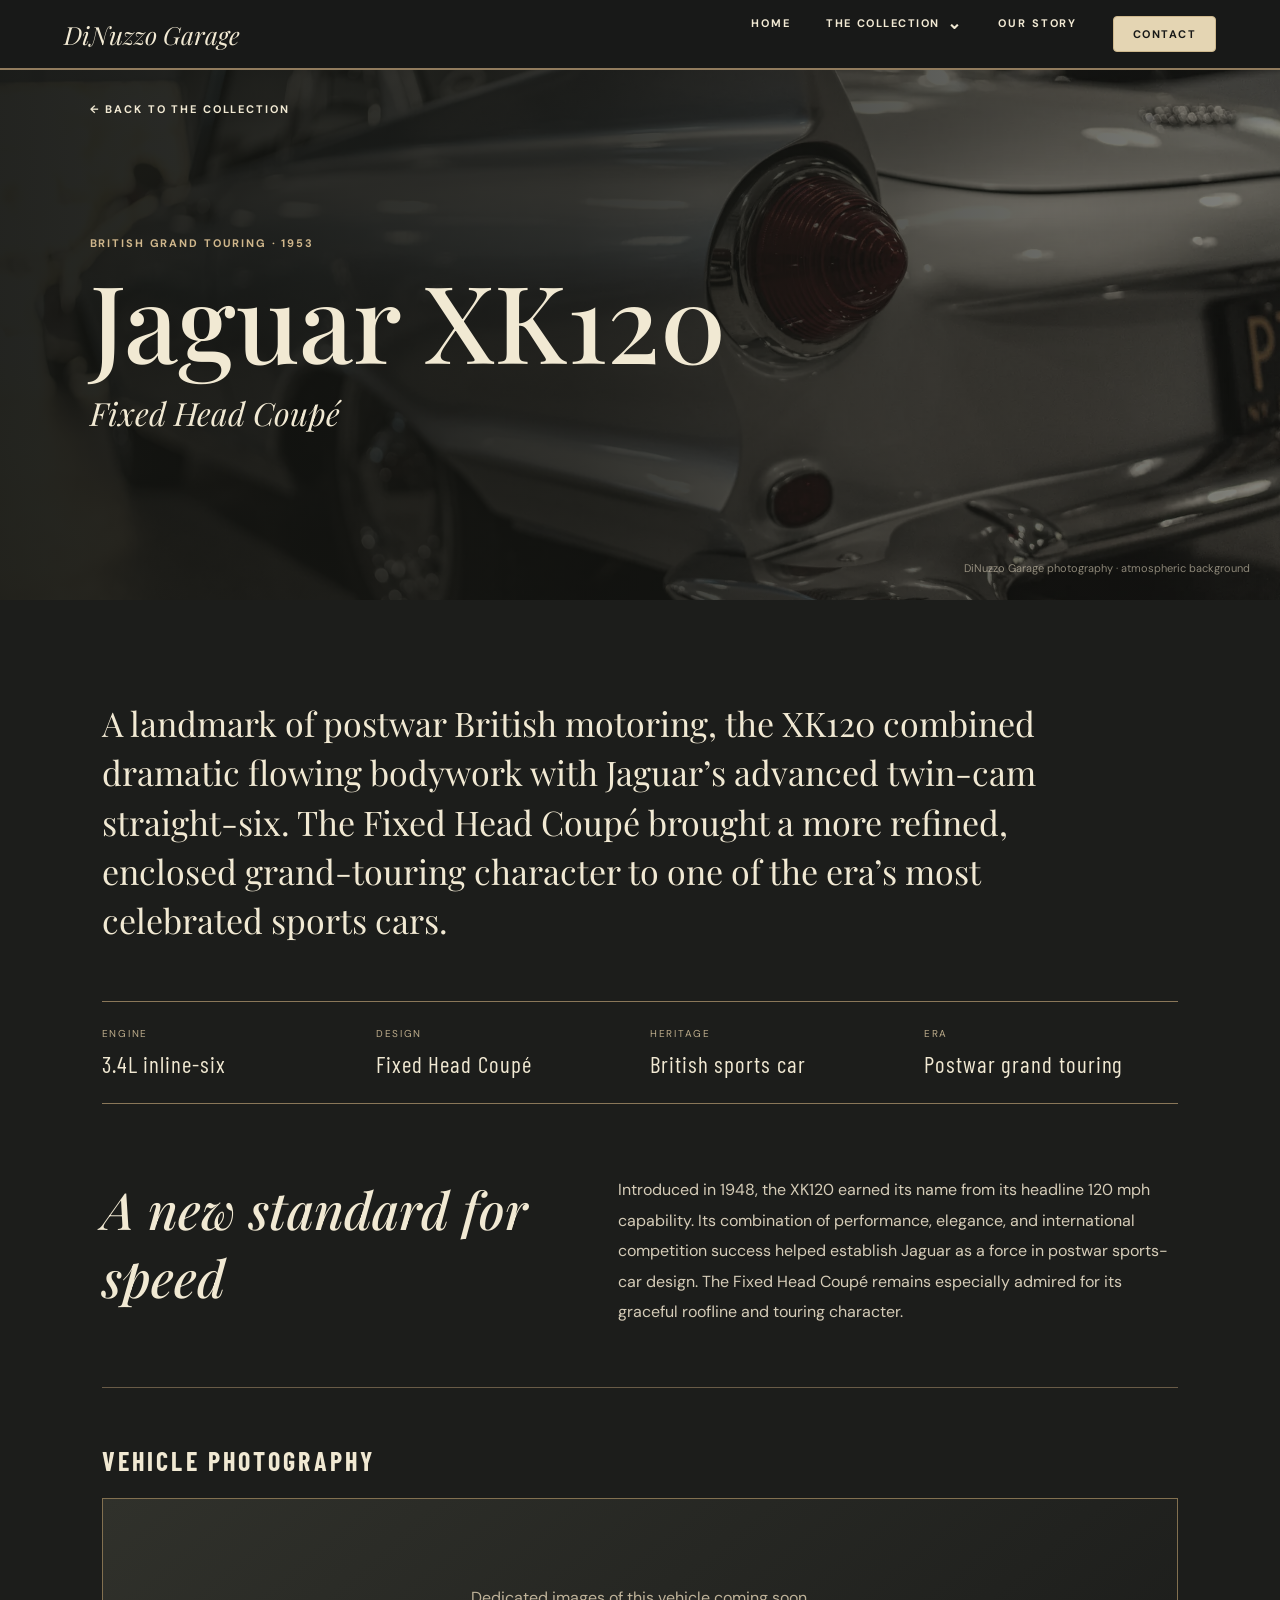
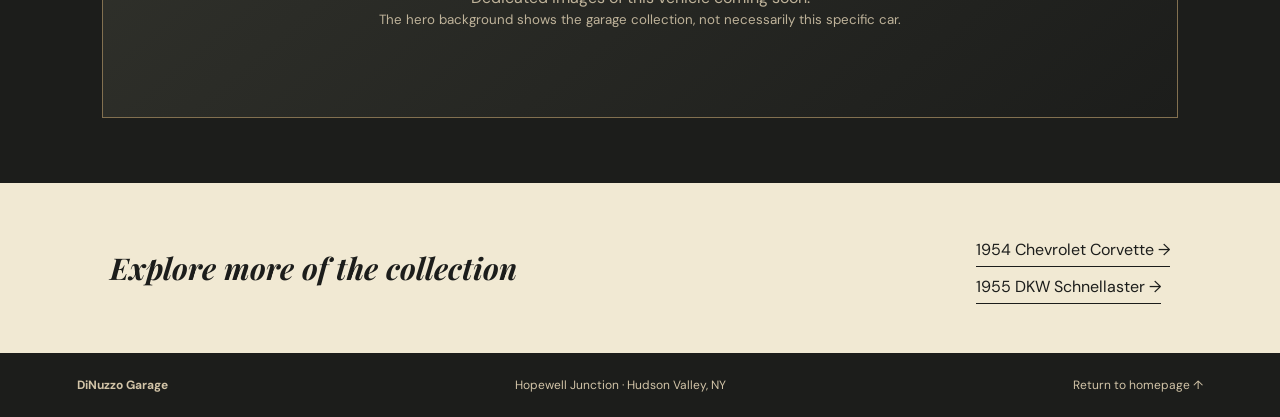
==== commit 1367808a: "Add contact email button and branded favicon" ====
--- a/1953-jaguar-xk120/index.html
+++ b/1953-jaguar-xk120/index.html
@@ -1 +1 @@
-<!doctype html><html lang="en"><head><meta charset="utf-8"><meta name="viewport" content="width=device-width,initial-scale=1"><meta name="theme-color" content="#1c1d1b"><meta name="description" content="1953 Jaguar XK120 — Fixed Head Coupé, DiNuzzo Garage automotive collection in Hudson Valley, New York."><link rel="canonical" href="https://dinuzzogarage.com/1953-jaguar-xk120"><title>1953 Jaguar XK120 | DiNuzzo Garage</title><link rel="preconnect" href="https://fonts.googleapis.com"><link rel="preconnect" href="https://fonts.gstatic.com" crossorigin><link href="https://fonts.googleapis.com/css2?family=Barlow+Condensed:wght@500;600;700&family=DM+Sans:wght@400;500;600;700&family=Playfair+Display:ital,wght@0,500;0,600;1,500;1,600&display=swap" rel="stylesheet"><style>:root{--night:#1c1d1b;--cream:#f1e9d3;--warm:#e4d5b3;--bronze:#b69b70}*{box-sizing:border-box}html{scroll-behavior:smooth}body{margin:0;background:var(--night);color:var(--cream);font-family:'DM Sans',sans-serif}a{color:inherit;text-decoration:none}a:focus-visible{outline:2px solid var(--warm);outline-offset:4px}.header{min-height:70px;display:flex;justify-content:space-between;align-items:center;gap:20px;padding:14px clamp(22px,5vw,88px);background:#181918;border-bottom:2px solid #917c5e}.brand{font-family:'Playfair Display',serif;font-size:25px;font-style:italic}.nav{display:flex;gap:clamp(12px,2.8vw,36px);flex-wrap:wrap}.nav a,.back,.eyebrow,.label,.next{font-size:11px;font-weight:700;text-transform:uppercase;letter-spacing:.17em}.nav a:hover,.back:hover,.next:hover{color:var(--bronze)}.hero{min-height:530px;padding:110px clamp(24px,7vw,120px);position:relative;display:flex;flex-direction:column;justify-content:center;overflow:hidden;isolation:isolate}.hero:before{content:'';position:absolute;inset:0;z-index:-2;background:var(--photo) center/cover no-repeat;filter:grayscale(.35) sepia(.25) saturate(.7)}.hero:after{content:'';position:absolute;inset:0;z-index:-1;background:linear-gradient(90deg,#121310ed 0%,#121310d9 45%,#12131085 100%)}.eyebrow,.label{color:#d0b78c}.hero h1{font-family:'Playfair Display',serif;font-size:clamp(55px,8.4vw,115px);line-height:.95;font-weight:500;margin:19px 0}.variant{font-family:'Playfair Display',serif;font-style:italic;font-size:clamp(21px,2.5vw,33px);margin:0}.hero .back{position:absolute;top:32px;left:clamp(24px,7vw,120px)}.note{position:absolute;bottom:25px;right:30px;font-size:11px;color:#ded4bd99}.wrap{max-width:1230px;margin:auto;padding:65px clamp(24px,6vw,85px)}.intro{font-family:'Playfair Display',serif;font-size:clamp(22px,2.7vw,34px);line-height:1.45;max-width:1000px}.facts{display:grid;grid-template-columns:repeat(4,1fr);border-top:1px solid #8a7759;border-bottom:1px solid #8a7759;margin:56px 0;gap:20px;padding:25px 0}.facts dt{color:#bdac8b;font-size:10px;letter-spacing:.17em;text-transform:uppercase;margin-bottom:10px}.facts dd{margin:0;font-family:'Barlow Condensed',sans-serif;font-size:23px;letter-spacing:.04em}.story{display:grid;grid-template-columns:1fr 1.2fr;gap:50px;padding:15px 0 60px}.story h2{font-family:'Playfair Display',serif;font-style:italic;font-size:clamp(35px,4vw,56px);font-weight:500;margin:0}.story p{line-height:1.9;color:#d5ccb8;margin:0;font-size:16px}.gallery{border-top:1px solid #695b47;padding-top:35px}.gallery h2{font-family:'Barlow Condensed',sans-serif;letter-spacing:.12em;font-size:26px;text-transform:uppercase}.placeholder{border:1px solid #827050;min-height:220px;display:grid;place-items:center;text-align:center;padding:40px;background:linear-gradient(140deg,#30312b,#1c1d1b);color:#bfb39a}.related{background:var(--cream);color:var(--night);padding:40px clamp(24px,6vw,85px)}.related-inner{max-width:1060px;margin:auto;display:flex;justify-content:space-between;align-items:center;gap:20px;flex-wrap:wrap}.related h2{font-family:'Playfair Display',serif;font-style:italic;font-size:30px;margin:0}.related a{border-bottom:1px solid currentColor;padding-bottom:6px}.footer{padding:24px clamp(24px,6vw,85px);display:flex;gap:20px;justify-content:space-between;flex-wrap:wrap;color:#d2c4a8;font-size:12px}@media(max-width:740px){.header{align-items:flex-start;flex-direction:column}.nav{gap:18px}.hero{min-height:510px;padding:125px 24px 90px}.hero .back{left:24px}.hero:after{background:linear-gradient(90deg,#121310eb,#121310a5)}.note{left:24px;right:auto}.facts{grid-template-columns:repeat(2,1fr)}.story{grid-template-columns:1fr;gap:20px}}.collection-dropdown{position:relative;z-index:60;flex-shrink:0}.collection-dropdown summary{display:flex;align-items:center;gap:7px;cursor:pointer;list-style:none;font-size:11px;font-weight:700;letter-spacing:.14em;text-transform:uppercase;white-space:nowrap;user-select:none;color:var(--cream)}.collection-dropdown summary::-webkit-details-marker{display:none}.collection-dropdown summary:focus-visible{outline:2px solid var(--warm);outline-offset:5px}.collection-dropdown summary:hover,.collection-dropdown[open]>summary{color:var(--bronze)}.menu-chevron{font-size:17px;line-height:9px;transition:transform .2s}.collection-dropdown[open] .menu-chevron{transform:rotate(180deg)}.collection-panel{position:absolute;top:100%;left:-35px;width:min(620px,calc(100vw - 30px));max-height:min(76vh,700px);overflow:auto;background:#20211e;border:1px solid #b69b70;box-shadow:0 24px 54px #000a;text-align:left;padding:22px 25px 24px;z-index:100;display:none}.collection-dropdown[open]>.collection-panel{display:block}@media(hover:hover) and (pointer:fine){.collection-dropdown:hover>.collection-panel{display:block}.collection-dropdown:hover>summary{color:var(--bronze)}}.collection-panel-head{display:grid;gap:6px;padding:0 0 18px;border-bottom:1px solid #6b5d45}.collection-kicker{font-size:10px;letter-spacing:.2em;color:var(--bronze);font-weight:700}.collection-panel-head strong{font:italic 30px 'Playfair Display',serif;color:var(--cream)}.collection-panel-head>a{font-size:10px!important;font-weight:600;letter-spacing:.1em;text-transform:uppercase;color:var(--warm);text-decoration:underline;text-underline-offset:4px}.collection-menu-grid{display:grid;grid-template-columns:1fr 1fr;gap:3px 16px;padding-top:16px}.collection-menu-grid .collection-menu-item{display:grid;grid-template-columns:42px minmax(0,1fr) 14px;gap:7px;align-items:center;padding:12px 6px!important;border:0!important;border-bottom:1px solid #ffffff18!important;white-space:normal!important;letter-spacing:0!important;text-transform:none!important;text-decoration:none!important;color:var(--cream)}.collection-menu-item:hover,.collection-menu-item:focus-visible{background:#b69b7025!important;color:var(--warm)!important}.menu-year{font:600 12px 'DM Sans',sans-serif;color:var(--bronze)}.collection-menu-item strong{font:600 15px 'Barlow Condensed',sans-serif;letter-spacing:.045em}.menu-arrow{color:var(--bronze)}.mobile-collection{display:none}@media(max-width:700px){.collection-panel{left:50%;transform:translateX(-50%);width:min(94vw,500px);padding:18px 14px}.collection-menu-grid{grid-template-columns:1fr}.collection-menu-item{padding:10px 5px!important}.collection-panel-head strong{font-size:26px}}@media(max-width:600px){.mobile-collection{display:block;position:absolute;right:12px;top:23px}.mobile-collection .collection-panel{left:auto;right:-6px;transform:none}.mobile-collection summary{font-size:10px;letter-spacing:.04em}.navwrap{position:relative;z-index:50}}</style></head><body><header class="header" style="position:relative;z-index:50"><a class="brand" href="/">DiNuzzo Garage</a><nav class="nav" aria-label="Main navigation"><a href="/">Home</a><details class="collection-dropdown"><summary>THE COLLECTION <span class="menu-chevron" aria-hidden="true">⌄</span></summary><div class="collection-panel"><div class="collection-panel-head"><strong>Explore the Collection</strong></div><div class="collection-menu-grid"><a class="collection-menu-item" href="/1953-jaguar-xk120"><span class="menu-year">1953</span><strong>Jaguar XK120</strong><span class="menu-arrow" aria-hidden="true">↗</span></a><a class="collection-menu-item" href="/1954-chevrolet-corvette"><span class="menu-year">1954</span><strong>Chevrolet Corvette</strong><span class="menu-arrow" aria-hidden="true">↗</span></a><a class="collection-menu-item" href="/1955-dkw-schnellaster"><span class="menu-year">1955</span><strong>DKW Schnellaster</strong><span class="menu-arrow" aria-hidden="true">↗</span></a><a class="collection-menu-item" href="/1957-ford-thunderbird"><span class="menu-year">1957</span><strong>Ford Thunderbird</strong><span class="menu-arrow" aria-hidden="true">↗</span></a><a class="collection-menu-item" href="/1958-auto-union-1000"><span class="menu-year">1958</span><strong>Auto Union 1000</strong><span class="menu-arrow" aria-hidden="true">↗</span></a><a class="collection-menu-item" href="/1959-volkswagen-karmann-ghia"><span class="menu-year">1959</span><strong>Volkswagen Karmann Ghia</strong><span class="menu-arrow" aria-hidden="true">↗</span></a><a class="collection-menu-item" href="/1960-auto-union-1000-sp"><span class="menu-year">1960</span><strong>Auto Union 1000 SP</strong><span class="menu-arrow" aria-hidden="true">↗</span></a><a class="collection-menu-item" href="/1960-alfa-romeo-giulietta"><span class="menu-year">1960</span><strong>Alfa Romeo Giulietta</strong><span class="menu-arrow" aria-hidden="true">↗</span></a><a class="collection-menu-item" href="/1960-ford-thunderbird"><span class="menu-year">1960</span><strong>Ford Thunderbird</strong><span class="menu-arrow" aria-hidden="true">↗</span></a><a class="collection-menu-item" href="/1963-ford-thunderbird"><span class="menu-year">1963</span><strong>Ford Thunderbird</strong><span class="menu-arrow" aria-hidden="true">↗</span></a><a class="collection-menu-item" href="/1964-alfa-romeo-sprint-speciale"><span class="menu-year">1964</span><strong>Alfa Romeo Sprint Speciale</strong><span class="menu-arrow" aria-hidden="true">↗</span></a></div></div></details><a href="/#story">Our Story</a></nav></header><main><section class="hero" style="--photo:url('/assets/DSC05730.webp')"><a class="back" href="/#collection">← Back to the collection</a><div class="eyebrow">British Grand Touring · 1953</div><h1>Jaguar XK120</h1><p class="variant">Fixed Head Coupé</p><div class="note">DiNuzzo Garage photography · atmospheric background</div></section><div class="wrap"><p class="intro">A landmark of postwar British motoring, the XK120 combined dramatic flowing bodywork with Jaguar’s advanced twin-cam straight-six. The Fixed Head Coupé brought a more refined, enclosed grand-touring character to one of the era’s most celebrated sports cars.</p><dl class="facts"><div><dt>Engine</dt><dd>3.4L inline-six</dd></div><div><dt>Design</dt><dd>Fixed Head Coupé</dd></div><div><dt>Heritage</dt><dd>British sports car</dd></div><div><dt>Era</dt><dd>Postwar grand touring</dd></div></dl><section class="story"><h2>A new standard for speed</h2><p>Introduced in 1948, the XK120 earned its name from its headline 120 mph capability. Its combination of performance, elegance, and international competition success helped establish Jaguar as a force in postwar sports-car design. The Fixed Head Coupé remains especially admired for its graceful roofline and touring character.</p></section><section class="gallery" aria-label="Vehicle photo gallery"><h2>Vehicle photography</h2><div class="placeholder"><div>Dedicated images of this vehicle coming soon.<br><small>The hero background shows the garage collection, not necessarily this specific car.</small></div></div></section></div><section class="related"><div class="related-inner"><h2>Explore more of the collection</h2><div><p><a href="/1954-chevrolet-corvette">1954 Chevrolet Corvette →</a></p><p><a href="/1955-dkw-schnellaster">1955 DKW Schnellaster →</a></p></div></div></section></main><footer class="footer"><strong>DiNuzzo Garage</strong><span>Hopewell Junction · Hudson Valley, NY</span><a href="/">Return to homepage ↑</a></footer></body></html>+<!doctype html><html lang="en"><head><meta charset="utf-8"><meta name="viewport" content="width=device-width,initial-scale=1"><meta name="theme-color" content="#1c1d1b"><meta name="description" content="1953 Jaguar XK120 — Fixed Head Coupé, DiNuzzo Garage automotive collection in Hudson Valley, New York."><link rel="canonical" href="https://dinuzzogarage.com/1953-jaguar-xk120"><title>1953 Jaguar XK120 | DiNuzzo Garage</title><link rel="preconnect" href="https://fonts.googleapis.com"><link rel="preconnect" href="https://fonts.gstatic.com" crossorigin><link href="https://fonts.googleapis.com/css2?family=Barlow+Condensed:wght@500;600;700&family=DM+Sans:wght@400;500;600;700&family=Playfair+Display:ital,wght@0,500;0,600;1,500;1,600&display=swap" rel="stylesheet"><style>:root{--night:#1c1d1b;--cream:#f1e9d3;--warm:#e4d5b3;--bronze:#b69b70}*{box-sizing:border-box}html{scroll-behavior:smooth}body{margin:0;background:var(--night);color:var(--cream);font-family:'DM Sans',sans-serif}a{color:inherit;text-decoration:none}a:focus-visible{outline:2px solid var(--warm);outline-offset:4px}.header{min-height:70px;display:flex;justify-content:space-between;align-items:center;gap:20px;padding:14px clamp(22px,5vw,88px);background:#181918;border-bottom:2px solid #917c5e}.brand{font-family:'Playfair Display',serif;font-size:25px;font-style:italic}.nav{display:flex;gap:clamp(12px,2.8vw,36px);flex-wrap:wrap}.nav a,.back,.eyebrow,.label,.next{font-size:11px;font-weight:700;text-transform:uppercase;letter-spacing:.17em}.nav a:hover,.back:hover,.next:hover{color:var(--bronze)}.hero{min-height:530px;padding:110px clamp(24px,7vw,120px);position:relative;display:flex;flex-direction:column;justify-content:center;overflow:hidden;isolation:isolate}.hero:before{content:'';position:absolute;inset:0;z-index:-2;background:var(--photo) center/cover no-repeat;filter:grayscale(.35) sepia(.25) saturate(.7)}.hero:after{content:'';position:absolute;inset:0;z-index:-1;background:linear-gradient(90deg,#121310ed 0%,#121310d9 45%,#12131085 100%)}.eyebrow,.label{color:#d0b78c}.hero h1{font-family:'Playfair Display',serif;font-size:clamp(55px,8.4vw,115px);line-height:.95;font-weight:500;margin:19px 0}.variant{font-family:'Playfair Display',serif;font-style:italic;font-size:clamp(21px,2.5vw,33px);margin:0}.hero .back{position:absolute;top:32px;left:clamp(24px,7vw,120px)}.note{position:absolute;bottom:25px;right:30px;font-size:11px;color:#ded4bd99}.wrap{max-width:1230px;margin:auto;padding:65px clamp(24px,6vw,85px)}.intro{font-family:'Playfair Display',serif;font-size:clamp(22px,2.7vw,34px);line-height:1.45;max-width:1000px}.facts{display:grid;grid-template-columns:repeat(4,1fr);border-top:1px solid #8a7759;border-bottom:1px solid #8a7759;margin:56px 0;gap:20px;padding:25px 0}.facts dt{color:#bdac8b;font-size:10px;letter-spacing:.17em;text-transform:uppercase;margin-bottom:10px}.facts dd{margin:0;font-family:'Barlow Condensed',sans-serif;font-size:23px;letter-spacing:.04em}.story{display:grid;grid-template-columns:1fr 1.2fr;gap:50px;padding:15px 0 60px}.story h2{font-family:'Playfair Display',serif;font-style:italic;font-size:clamp(35px,4vw,56px);font-weight:500;margin:0}.story p{line-height:1.9;color:#d5ccb8;margin:0;font-size:16px}.gallery{border-top:1px solid #695b47;padding-top:35px}.gallery h2{font-family:'Barlow Condensed',sans-serif;letter-spacing:.12em;font-size:26px;text-transform:uppercase}.placeholder{border:1px solid #827050;min-height:220px;display:grid;place-items:center;text-align:center;padding:40px;background:linear-gradient(140deg,#30312b,#1c1d1b);color:#bfb39a}.related{background:var(--cream);color:var(--night);padding:40px clamp(24px,6vw,85px)}.related-inner{max-width:1060px;margin:auto;display:flex;justify-content:space-between;align-items:center;gap:20px;flex-wrap:wrap}.related h2{font-family:'Playfair Display',serif;font-style:italic;font-size:30px;margin:0}.related a{border-bottom:1px solid currentColor;padding-bottom:6px}.footer{padding:24px clamp(24px,6vw,85px);display:flex;gap:20px;justify-content:space-between;flex-wrap:wrap;color:#d2c4a8;font-size:12px}@media(max-width:740px){.header{align-items:flex-start;flex-direction:column}.nav{gap:18px}.hero{min-height:510px;padding:125px 24px 90px}.hero .back{left:24px}.hero:after{background:linear-gradient(90deg,#121310eb,#121310a5)}.note{left:24px;right:auto}.facts{grid-template-columns:repeat(2,1fr)}.story{grid-template-columns:1fr;gap:20px}}.collection-dropdown{position:relative;z-index:60;flex-shrink:0}.collection-dropdown summary{display:flex;align-items:center;gap:7px;cursor:pointer;list-style:none;font-size:11px;font-weight:700;letter-spacing:.14em;text-transform:uppercase;white-space:nowrap;user-select:none;color:var(--cream)}.collection-dropdown summary::-webkit-details-marker{display:none}.collection-dropdown summary:focus-visible{outline:2px solid var(--warm);outline-offset:5px}.collection-dropdown summary:hover,.collection-dropdown[open]>summary{color:var(--bronze)}.menu-chevron{font-size:17px;line-height:9px;transition:transform .2s}.collection-dropdown[open] .menu-chevron{transform:rotate(180deg)}.collection-panel{position:absolute;top:100%;left:-35px;width:min(620px,calc(100vw - 30px));max-height:min(76vh,700px);overflow:auto;background:#20211e;border:1px solid #b69b70;box-shadow:0 24px 54px #000a;text-align:left;padding:22px 25px 24px;z-index:100;display:none}.collection-dropdown[open]>.collection-panel{display:block}@media(hover:hover) and (pointer:fine){.collection-dropdown:hover>.collection-panel{display:block}.collection-dropdown:hover>summary{color:var(--bronze)}}.collection-panel-head{display:grid;gap:6px;padding:0 0 18px;border-bottom:1px solid #6b5d45}.collection-kicker{font-size:10px;letter-spacing:.2em;color:var(--bronze);font-weight:700}.collection-panel-head strong{font:italic 30px 'Playfair Display',serif;color:var(--cream)}.collection-panel-head>a{font-size:10px!important;font-weight:600;letter-spacing:.1em;text-transform:uppercase;color:var(--warm);text-decoration:underline;text-underline-offset:4px}.collection-menu-grid{display:grid;grid-template-columns:1fr 1fr;gap:3px 16px;padding-top:16px}.collection-menu-grid .collection-menu-item{display:grid;grid-template-columns:42px minmax(0,1fr) 14px;gap:7px;align-items:center;padding:12px 6px!important;border:0!important;border-bottom:1px solid #ffffff18!important;white-space:normal!important;letter-spacing:0!important;text-transform:none!important;text-decoration:none!important;color:var(--cream)}.collection-menu-item:hover,.collection-menu-item:focus-visible{background:#b69b7025!important;color:var(--warm)!important}.menu-year{font:600 12px 'DM Sans',sans-serif;color:var(--bronze)}.collection-menu-item strong{font:600 15px 'Barlow Condensed',sans-serif;letter-spacing:.045em}.menu-arrow{color:var(--bronze)}.mobile-collection{display:none}@media(max-width:700px){.collection-panel{left:50%;transform:translateX(-50%);width:min(94vw,500px);padding:18px 14px}.collection-menu-grid{grid-template-columns:1fr}.collection-menu-item{padding:10px 5px!important}.collection-panel-head strong{font-size:26px}}@media(max-width:600px){.mobile-collection{display:block;position:absolute;right:12px;top:23px}.mobile-collection .collection-panel{left:auto;right:-6px;transform:none}.mobile-collection summary{font-size:10px;letter-spacing:.04em}.navwrap{position:relative;z-index:50}}.contact-nav-button{display:inline-flex!important;align-items:center;justify-content:center;padding:10px 19px!important;min-height:36px;border:1px solid #cdb78c!important;border-radius:4px;background:#e4d5b3!important;color:#181918!important;font-family:'DM Sans',sans-serif;font-size:11px!important;line-height:1;letter-spacing:.13em!important;font-weight:700!important;text-transform:uppercase;white-space:nowrap;transition:background .2s,transform .2s}.contact-nav-button:hover{background:#f1e9d3!important;color:#181918!important;transform:translateY(-1px)}.contact-nav-button:focus-visible{outline:2px solid #f1e9d3;outline-offset:3px}</style><link rel="icon" type="image/svg+xml" href="/favicon.svg"></head><body><header class="header" style="position:relative;z-index:50"><a class="brand" href="/">DiNuzzo Garage</a><nav class="nav" aria-label="Main navigation"><a href="/">Home</a><details class="collection-dropdown"><summary>THE COLLECTION <span class="menu-chevron" aria-hidden="true">⌄</span></summary><div class="collection-panel"><div class="collection-panel-head"><strong>Explore the Collection</strong></div><div class="collection-menu-grid"><a class="collection-menu-item" href="/1953-jaguar-xk120"><span class="menu-year">1953</span><strong>Jaguar XK120</strong><span class="menu-arrow" aria-hidden="true">↗</span></a><a class="collection-menu-item" href="/1954-chevrolet-corvette"><span class="menu-year">1954</span><strong>Chevrolet Corvette</strong><span class="menu-arrow" aria-hidden="true">↗</span></a><a class="collection-menu-item" href="/1955-dkw-schnellaster"><span class="menu-year">1955</span><strong>DKW Schnellaster</strong><span class="menu-arrow" aria-hidden="true">↗</span></a><a class="collection-menu-item" href="/1957-ford-thunderbird"><span class="menu-year">1957</span><strong>Ford Thunderbird</strong><span class="menu-arrow" aria-hidden="true">↗</span></a><a class="collection-menu-item" href="/1958-auto-union-1000"><span class="menu-year">1958</span><strong>Auto Union 1000</strong><span class="menu-arrow" aria-hidden="true">↗</span></a><a class="collection-menu-item" href="/1959-volkswagen-karmann-ghia"><span class="menu-year">1959</span><strong>Volkswagen Karmann Ghia</strong><span class="menu-arrow" aria-hidden="true">↗</span></a><a class="collection-menu-item" href="/1960-auto-union-1000-sp"><span class="menu-year">1960</span><strong>Auto Union 1000 SP</strong><span class="menu-arrow" aria-hidden="true">↗</span></a><a class="collection-menu-item" href="/1960-alfa-romeo-giulietta"><span class="menu-year">1960</span><strong>Alfa Romeo Giulietta</strong><span class="menu-arrow" aria-hidden="true">↗</span></a><a class="collection-menu-item" href="/1960-ford-thunderbird"><span class="menu-year">1960</span><strong>Ford Thunderbird</strong><span class="menu-arrow" aria-hidden="true">↗</span></a><a class="collection-menu-item" href="/1963-ford-thunderbird"><span class="menu-year">1963</span><strong>Ford Thunderbird</strong><span class="menu-arrow" aria-hidden="true">↗</span></a><a class="collection-menu-item" href="/1964-alfa-romeo-sprint-speciale"><span class="menu-year">1964</span><strong>Alfa Romeo Sprint Speciale</strong><span class="menu-arrow" aria-hidden="true">↗</span></a></div></div></details><a href="/#story">Our Story</a><a class="contact-nav-button" href="mailto:rkdinuzzo@gmail.com">Contact</a></nav></header><main><section class="hero" style="--photo:url('/assets/DSC05730.webp')"><a class="back" href="/#collection">← Back to the collection</a><div class="eyebrow">British Grand Touring · 1953</div><h1>Jaguar XK120</h1><p class="variant">Fixed Head Coupé</p><div class="note">DiNuzzo Garage photography · atmospheric background</div></section><div class="wrap"><p class="intro">A landmark of postwar British motoring, the XK120 combined dramatic flowing bodywork with Jaguar’s advanced twin-cam straight-six. The Fixed Head Coupé brought a more refined, enclosed grand-touring character to one of the era’s most celebrated sports cars.</p><dl class="facts"><div><dt>Engine</dt><dd>3.4L inline-six</dd></div><div><dt>Design</dt><dd>Fixed Head Coupé</dd></div><div><dt>Heritage</dt><dd>British sports car</dd></div><div><dt>Era</dt><dd>Postwar grand touring</dd></div></dl><section class="story"><h2>A new standard for speed</h2><p>Introduced in 1948, the XK120 earned its name from its headline 120 mph capability. Its combination of performance, elegance, and international competition success helped establish Jaguar as a force in postwar sports-car design. The Fixed Head Coupé remains especially admired for its graceful roofline and touring character.</p></section><section class="gallery" aria-label="Vehicle photo gallery"><h2>Vehicle photography</h2><div class="placeholder"><div>Dedicated images of this vehicle coming soon.<br><small>The hero background shows the garage collection, not necessarily this specific car.</small></div></div></section></div><section class="related"><div class="related-inner"><h2>Explore more of the collection</h2><div><p><a href="/1954-chevrolet-corvette">1954 Chevrolet Corvette →</a></p><p><a href="/1955-dkw-schnellaster">1955 DKW Schnellaster →</a></p></div></div></section></main><footer class="footer"><strong>DiNuzzo Garage</strong><span>Hopewell Junction · Hudson Valley, NY</span><a href="/">Return to homepage ↑</a></footer></body></html>
